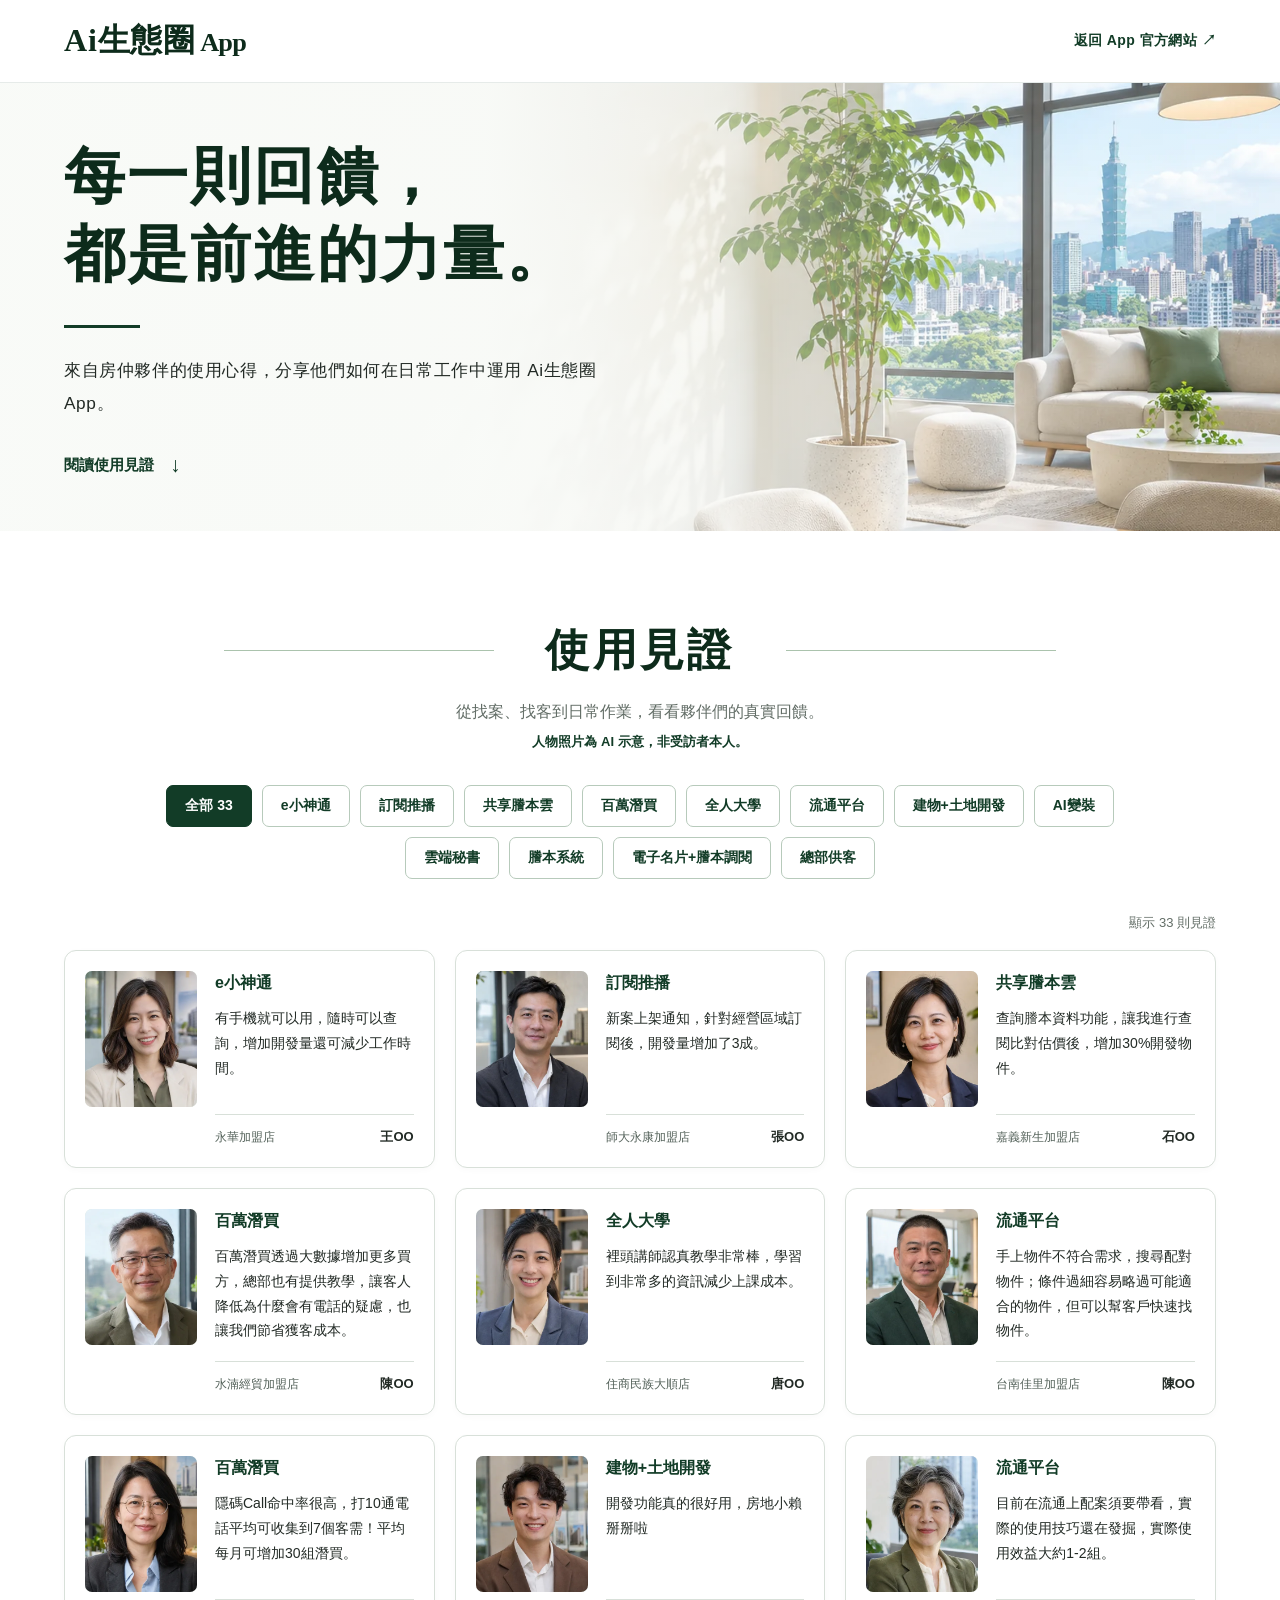
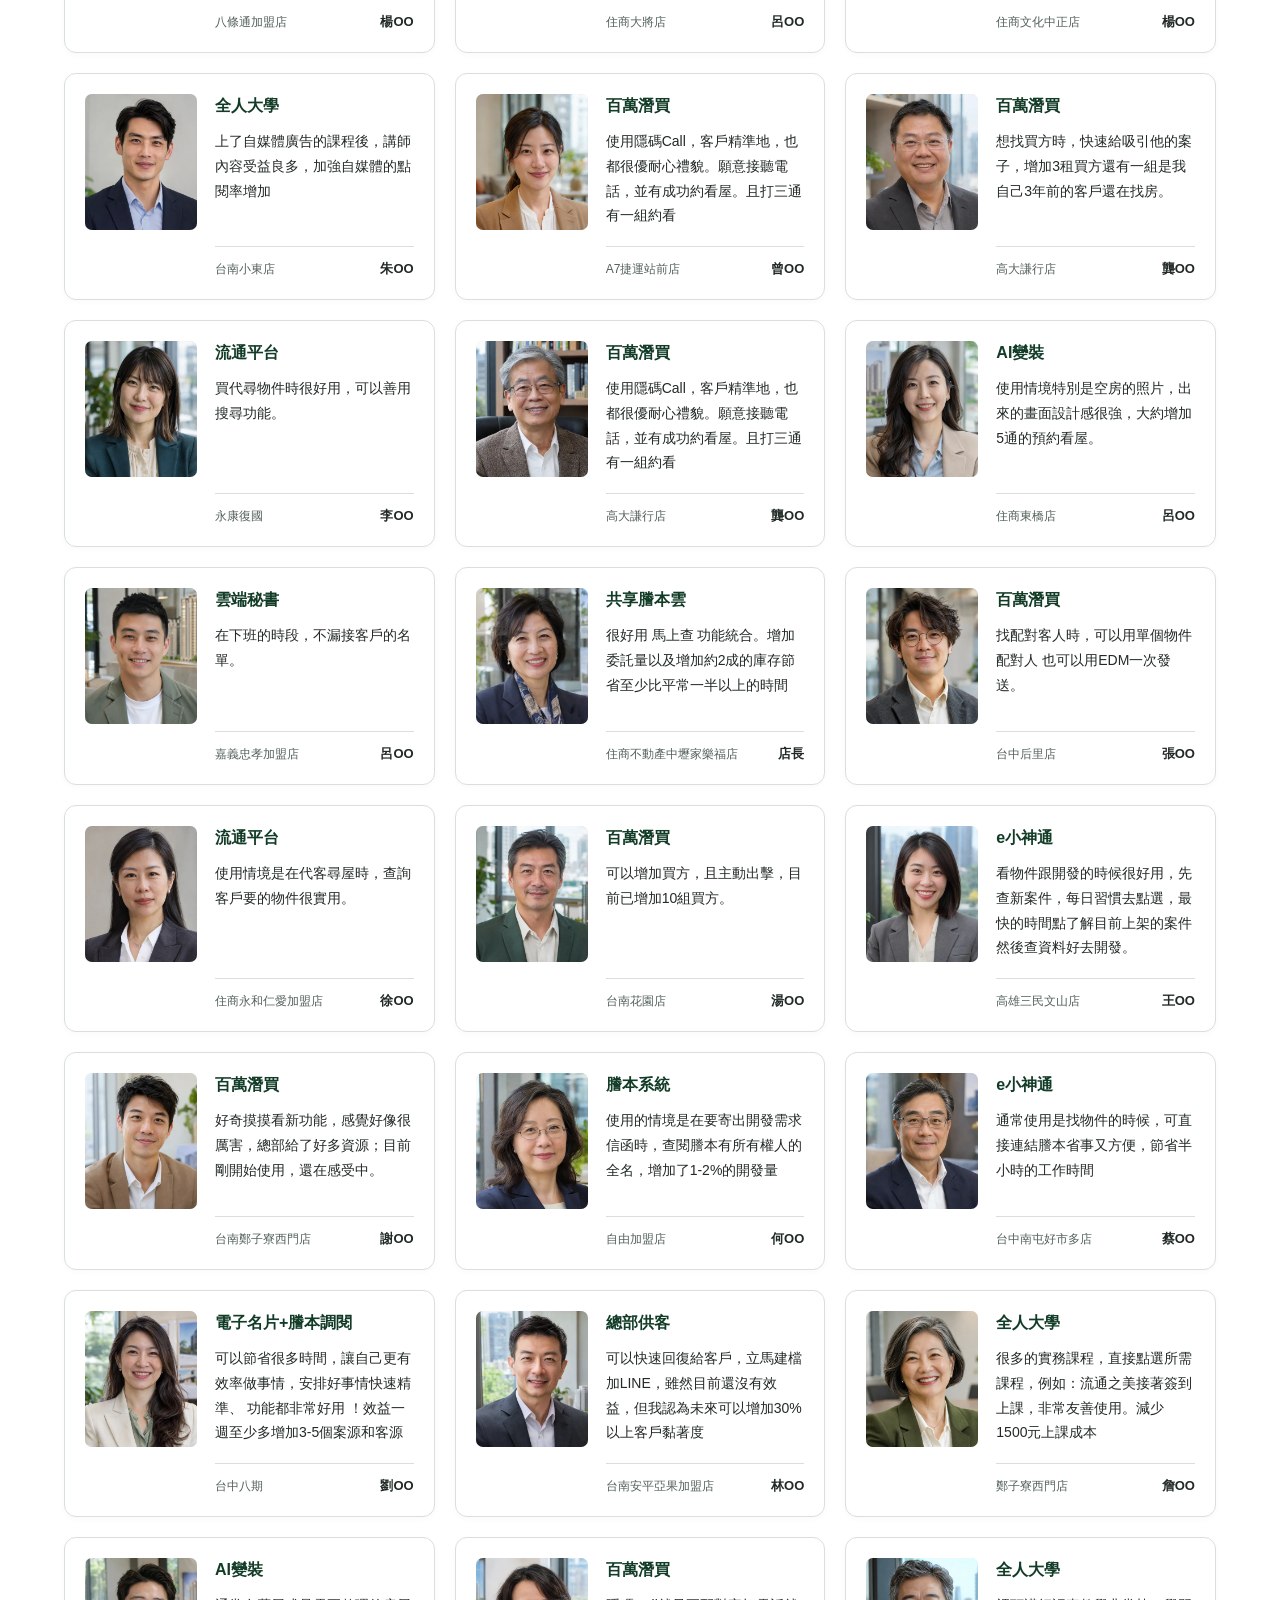
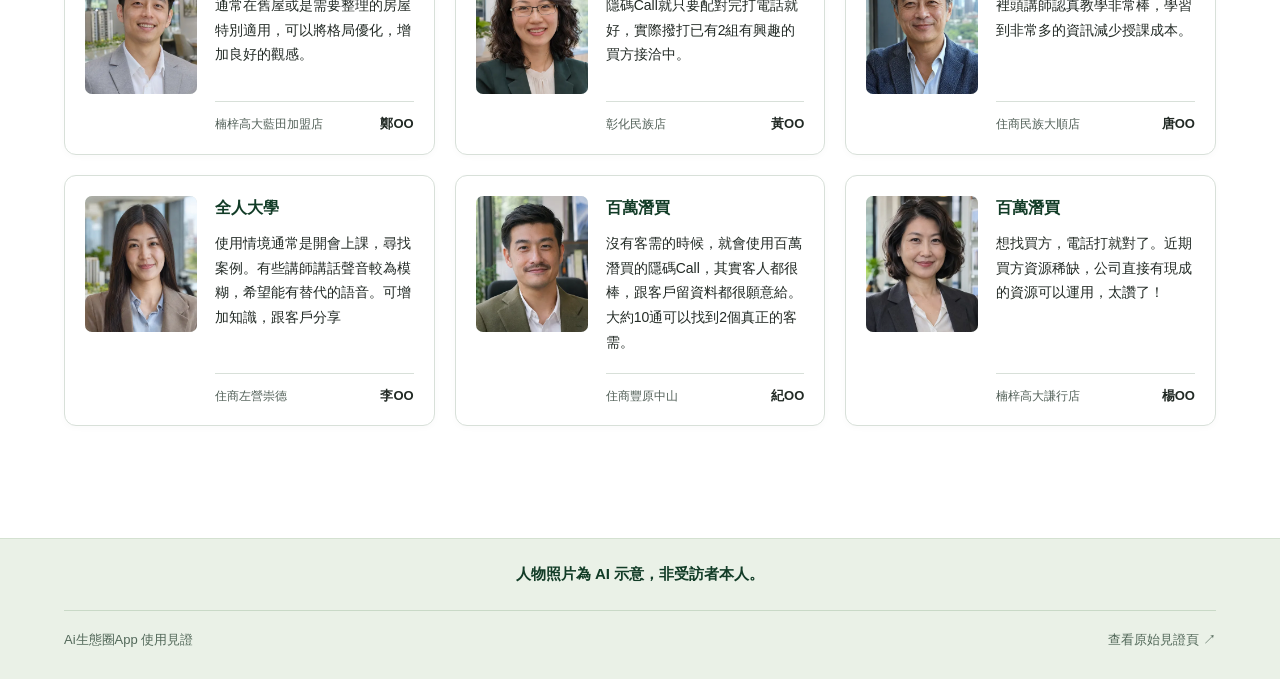
==== index.html @ 1cc0eb09 "Build AI ecosystem testimonials page" ====
<!doctype html>
<html lang="zh-Hant">
<head>
  <meta charset="utf-8">
  <meta name="viewport" content="width=device-width, initial-scale=1">
  <meta name="theme-color" content="#123c27">
  <meta name="description" content="閱讀 Ai生態圈App 來自全台房仲夥伴的使用見證與真實回饋。">
  <title>使用見證｜Ai生態圈App</title>
  <link rel="stylesheet" href="./styles.css">
  <script type="module" src="./app.mjs"></script>
</head>
<body>
  <a class="skip-link" href="#testimonials">跳至使用見證</a>
  <header class="site-header">
    <div class="header-inner">
      <a class="wordmark" href="https://shengtaiquanappgongneng.webnode.page/" aria-label="Ai生態圈App 官方網站">Ai生態圈<span>App</span></a>
      <a class="header-link" href="https://shengtaiquanappgongneng.webnode.page/">返回 App 官方網站 <span aria-hidden="true">↗</span></a>
    </div>
  </header>

  <main>
    <section class="hero" aria-labelledby="hero-title">
      <div class="hero-inner">
        <div class="hero-copy">
          <h1 id="hero-title">每一則回饋，<br>都是前進的力量。</h1>
          <div class="hero-rule" aria-hidden="true"></div>
          <p>來自房仲夥伴的使用心得，分享他們如何在日常工作中運用 Ai生態圈App。</p>
          <a class="hero-anchor" href="#testimonials">閱讀使用見證 <span aria-hidden="true">↓</span></a>
        </div>
      </div>
    </section>

    <section id="testimonials" class="testimonials-section" aria-labelledby="testimonials-title">
      <div class="section-inner">
        <div class="section-heading">
          <span class="heading-line" aria-hidden="true"></span>
          <h2 id="testimonials-title">使用見證</h2>
          <span class="heading-line" aria-hidden="true"></span>
        </div>
        <p class="section-intro">從找案、找客到日常作業，看看夥伴們的真實回饋。</p>
        <p class="portrait-note">人物照片為 AI 示意，非受訪者本人。</p>
        <div id="feature-filters" class="filters" role="group" aria-label="依推薦功能篩選見證"></div>
        <p id="result-count" class="result-count" aria-live="polite"></p>
        <div id="testimonial-grid" class="testimonial-grid"></div>
      </div>
    </section>
  </main>

  <footer class="site-footer">
    <div class="footer-inner">
      <p class="disclosure">人物照片為 AI 示意，非受訪者本人。</p>
      <div class="footer-bottom">
        <span>Ai生態圈App 使用見證</span>
        <a href="https://shengtaiquanappgongneng.webnode.page/%e5%9c%98%e9%9a%8a/">查看原始見證頁 ↗</a>
      </div>
    </div>
  </footer>
</body>
</html>
---- styles.css ----
:root {
  --forest: #123c27;
  --forest-deep: #0d2b1b;
  --leaf: #5c904d;
  --text: #222a25;
  --muted: #626d66;
  --line: #d8e0d9;
  --surface: #ffffff;
  --soft: #f5f8f3;
  --shadow: 0 18px 48px rgba(24, 51, 32, .07);
}

* { box-sizing: border-box; }
html { scroll-behavior: smooth; }
body { margin: 0; background: var(--surface); color: var(--text); font-family: "Noto Sans TC", "Microsoft JhengHei", Arial, sans-serif; -webkit-font-smoothing: antialiased; }
button, a { -webkit-tap-highlight-color: transparent; }
a { color: inherit; }
button:focus-visible, a:focus-visible { outline: 3px solid var(--leaf); outline-offset: 4px; }
.skip-link { position: absolute; top: -60px; left: 18px; z-index: 20; padding: 10px 16px; background: var(--forest); color: white; }
.skip-link:focus { top: 12px; }

.site-header { position: relative; z-index: 2; border-bottom: 1px solid rgba(18, 60, 39, .1); background: #fff; }
.header-inner { max-width: 1440px; margin: auto; min-height: 82px; padding: 0 clamp(24px, 5vw, 72px); display: flex; align-items: center; justify-content: space-between; gap: 24px; }
.wordmark { color: var(--forest-deep); font-family: Georgia, "Noto Serif TC", serif; font-size: clamp(24px, 2.5vw, 32px); font-weight: 700; letter-spacing: .025em; text-decoration: none; white-space: nowrap; }
.wordmark span { margin-left: .16em; font-size: .82em; letter-spacing: -.03em; }
.header-link { color: var(--forest); font-size: 14px; font-weight: 600; letter-spacing: .03em; text-decoration: none; white-space: nowrap; }
.header-link:hover, .footer-bottom a:hover { text-decoration: underline; text-underline-offset: 4px; }

.hero { min-height: clamp(390px, 35vw, 510px); background-color: #f7f9f6; background-image: linear-gradient(90deg, rgba(249, 251, 248, .99) 0%, rgba(249, 251, 248, .96) 38%, rgba(249, 251, 248, .38) 67%, rgba(249, 251, 248, .04) 100%), url('./assets/hero-office.webp'); background-repeat: no-repeat; background-size: cover; background-position: center right; }
.hero-inner { max-width: 1440px; min-height: inherit; margin: auto; padding: 52px clamp(24px, 5vw, 72px); display: flex; align-items: center; }
.hero-copy { max-width: 720px; }
.hero h1 { margin: 0; color: var(--forest-deep); font-family: Georgia, "Noto Serif TC", "Microsoft JhengHei", serif; font-size: clamp(42px, 4.8vw, 72px); font-weight: 700; line-height: 1.27; letter-spacing: .035em; }
.hero-rule { width: 76px; height: 3px; margin: 32px 0 26px; background: var(--forest); }
.hero p { max-width: 550px; margin: 0; font-size: clamp(16px, 1.35vw, 19px); line-height: 1.9; letter-spacing: .035em; }
.hero-anchor { display: inline-flex; align-items: center; gap: 16px; margin-top: 34px; color: var(--forest); font-size: 15px; font-weight: 700; text-decoration: none; }
.hero-anchor span { font-size: 21px; transition: transform .2s; }
.hero-anchor:hover span { transform: translateY(4px); }

.testimonials-section { padding: clamp(72px, 7vw, 108px) 0 112px; }
.section-inner { max-width: 1440px; margin: auto; padding: 0 clamp(24px, 5vw, 72px); }
.section-heading { display: flex; align-items: center; justify-content: center; gap: clamp(22px, 4vw, 62px); }
.heading-line { width: min(25vw, 270px); height: 1px; background: #abc3ad; }
.section-heading h2 { margin: 0; color: var(--forest-deep); font-family: Georgia, "Noto Serif TC", "Microsoft JhengHei", serif; font-size: clamp(32px, 3.4vw, 50px); letter-spacing: .08em; white-space: nowrap; }
.section-intro { margin: 18px 0 8px; color: var(--muted); font-size: 16px; text-align: center; line-height: 1.7; }
.portrait-note { margin: 0 0 34px; color: var(--forest); font-size: 13px; font-weight: 600; text-align: center; }
.filters { display: flex; flex-wrap: wrap; justify-content: center; gap: 10px; max-width: 1050px; margin: 0 auto 35px; }
.filter-button { min-height: 42px; padding: 9px 18px; border: 1px solid #b7cabb; border-radius: 7px; background: white; color: var(--forest); font: inherit; font-size: 14px; font-weight: 600; cursor: pointer; transition: background .18s, color .18s, transform .18s; }
.filter-button:hover { transform: translateY(-2px); background: var(--soft); }
.filter-button[aria-pressed="true"] { border-color: var(--forest); background: var(--forest); color: white; }
.result-count { margin: 0 0 18px; color: var(--muted); font-size: 13px; text-align: right; }
.testimonial-grid { display: grid; grid-template-columns: repeat(3, minmax(0, 1fr)); gap: 20px; align-items: stretch; }
.testimonial-card { display: grid; grid-template-columns: 112px minmax(0, 1fr); gap: 18px; min-height: 218px; padding: 20px; border: 1px solid var(--line); border-radius: 12px; background: #fff; box-shadow: 0 2px 7px rgba(18, 60, 39, .025); transition: box-shadow .2s, transform .2s; }
.testimonial-card:hover { transform: translateY(-3px); box-shadow: var(--shadow); }
.portrait { display: block; width: 112px; height: 136px; border-radius: 7px; object-fit: cover; object-position: center 26%; background: #dce5dd; }
.card-body { min-width: 0; display: flex; flex-direction: column; }
.card-feature { margin: 1px 0 12px; color: var(--forest); font-size: 16px; font-weight: 800; line-height: 1.4; }
blockquote { margin: 0 0 18px; font-size: 14px; line-height: 1.77; overflow-wrap: anywhere; }
.card-identity { display: flex; flex-wrap: wrap; justify-content: space-between; align-items: baseline; gap: 4px 10px; margin-top: auto; padding-top: 12px; border-top: 1px solid var(--line); color: #536159; font-size: 12px; line-height: 1.5; }
.card-identity strong { color: var(--text); font-size: 13px; white-space: nowrap; }

.site-footer { background: #eaf1e7; border-top: 1px solid #d4e1d1; }
.footer-inner { max-width: 1440px; margin: auto; padding: 26px clamp(24px, 5vw, 72px) 30px; }
.disclosure { margin: 0; color: var(--forest); font-size: 15px; font-weight: 700; text-align: center; }
.footer-bottom { display: flex; justify-content: space-between; gap: 20px; margin-top: 26px; padding-top: 20px; border-top: 1px solid #c9d9c7; color: #526859; font-size: 13px; }
.footer-bottom a { text-decoration: none; }

@media (max-width: 1190px) {
  .testimonial-grid { grid-template-columns: repeat(2, minmax(0, 1fr)); }
}
@media (max-width: 760px) {
  .header-inner { min-height: 68px; }
  .header-link { font-size: 12px; }
  .hero { min-height: 460px; background-image: linear-gradient(90deg, rgba(249, 251, 248, .98), rgba(249, 251, 248, .9)), url('./assets/hero-office.webp'); background-position: 55% center; }
  .hero-inner { align-items: center; }
  .hero h1 { font-size: clamp(38px, 8vw, 56px); }
  .testimonial-grid { grid-template-columns: 1fr; }
  .filters { justify-content: flex-start; }
  .result-count { text-align: left; }
}
@media (max-width: 480px) {
  .wordmark { font-size: 21px; }
  .header-link { max-width: 102px; white-space: normal; text-align: right; line-height: 1.4; }
  .hero { min-height: 430px; }
  .hero h1 { font-size: 39px; }
  .hero p { font-size: 15px; }
  .section-heading { gap: 16px; }
  .heading-line { width: 18vw; }
  .testimonial-card { grid-template-columns: 82px minmax(0, 1fr); gap: 13px; min-height: 190px; padding: 15px; }
  .portrait { width: 82px; height: 104px; }
  .card-feature { font-size: 15px; }
  blockquote { font-size: 13px; }
  .card-identity { font-size: 11px; }
  .footer-bottom { flex-direction: column; }
}
@media (prefers-reduced-motion: reduce) {
  *, *::before, *::after { scroll-behavior: auto !important; transition: none !important; }
}
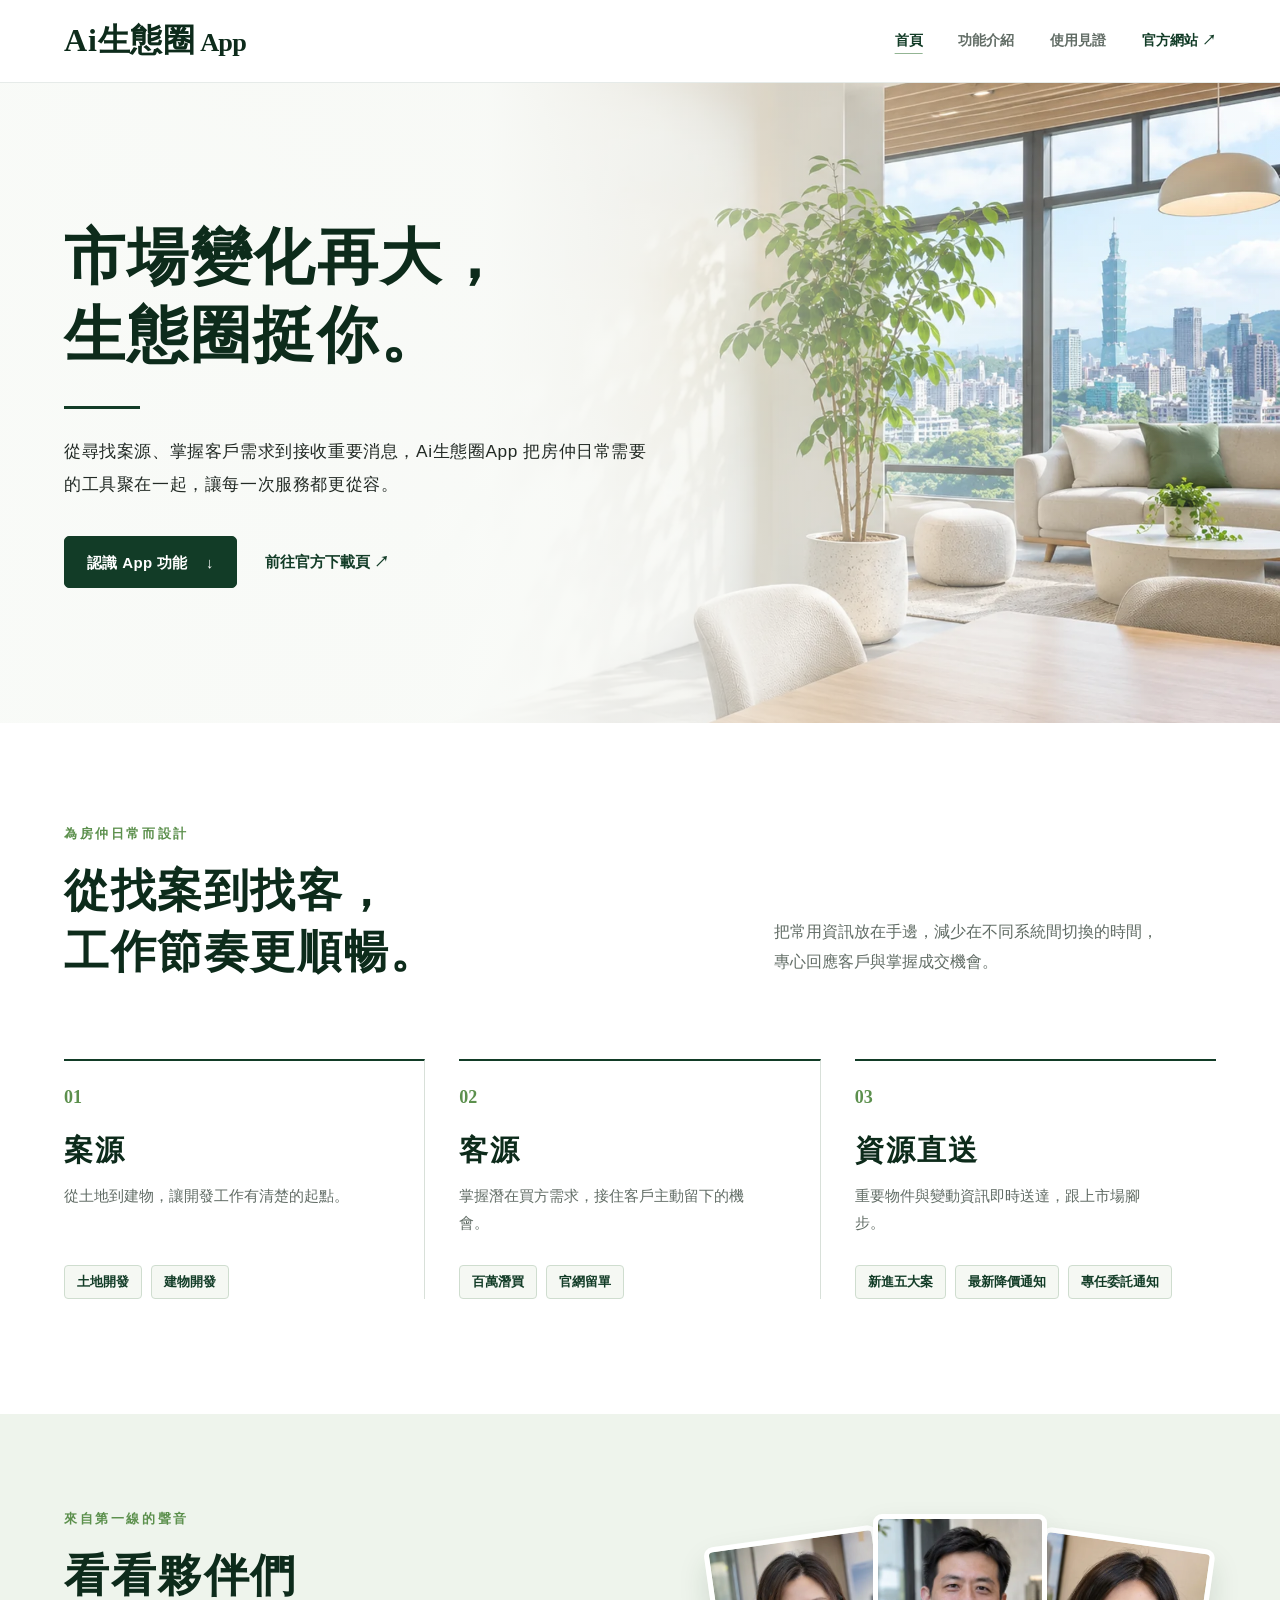
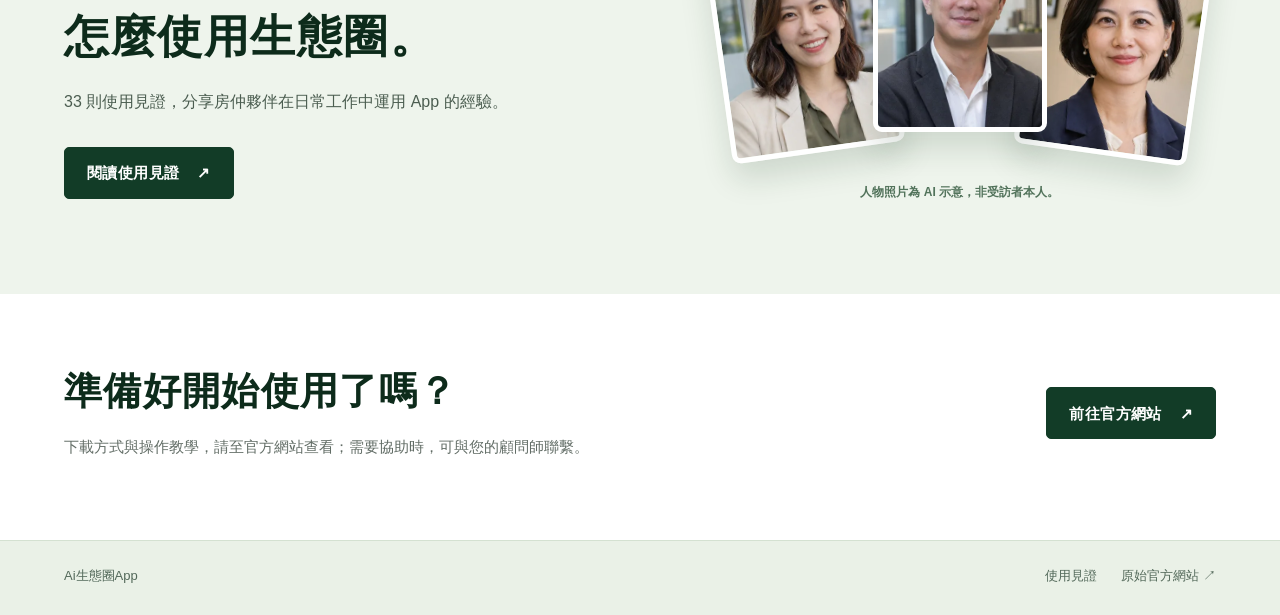
==== commit 01422714: "Add Ai ecosystem app homepage" ====
--- a/index.html
+++ b/index.html
@@ -4,54 +4,104 @@
   <meta charset="utf-8">
   <meta name="viewport" content="width=device-width, initial-scale=1">
   <meta name="theme-color" content="#123c27">
-  <meta name="description" content="閱讀 Ai生態圈App 來自全台房仲夥伴的使用見證與真實回饋。">
-  <title>使用見證｜Ai生態圈App</title>
+  <meta name="description" content="Ai生態圈App 為房仲經紀人整合案源、客源與資源通知，讓日常工作更順手。">
+  <title>Ai生態圈App｜房仲工作的好夥伴</title>
   <link rel="stylesheet" href="./styles.css">
-  <script type="module" src="./app.mjs"></script>
 </head>
 <body>
-  <a class="skip-link" href="#testimonials">跳至使用見證</a>
+  <a class="skip-link" href="#main">跳至主要內容</a>
   <header class="site-header">
     <div class="header-inner">
-      <a class="wordmark" href="https://shengtaiquanappgongneng.webnode.page/" aria-label="Ai生態圈App 官方網站">Ai生態圈<span>App</span></a>
-      <a class="header-link" href="https://shengtaiquanappgongneng.webnode.page/">返回 App 官方網站 <span aria-hidden="true">↗</span></a>
+      <a class="wordmark" href="./" aria-label="Ai生態圈App 首頁">Ai生態圈<span>App</span></a>
+      <nav class="site-nav" aria-label="主要導覽">
+        <a href="./" aria-current="page">首頁</a>
+        <a href="#capabilities">功能介紹</a>
+        <a href="./testimonials.html">使用見證</a>
+        <a class="nav-external" href="https://shengtaiquanappgongneng.webnode.page/">官方網站 <span aria-hidden="true">↗</span></a>
+      </nav>
     </div>
   </header>
 
-  <main>
-    <section class="hero" aria-labelledby="hero-title">
+  <main id="main">
+    <section class="hero home-hero" aria-labelledby="home-title">
       <div class="hero-inner">
         <div class="hero-copy">
-          <h1 id="hero-title">每一則回饋，<br>都是前進的力量。</h1>
+          <h1 id="home-title">市場變化再大，<br>生態圈挺你。</h1>
           <div class="hero-rule" aria-hidden="true"></div>
-          <p>來自房仲夥伴的使用心得，分享他們如何在日常工作中運用 Ai生態圈App。</p>
-          <a class="hero-anchor" href="#testimonials">閱讀使用見證 <span aria-hidden="true">↓</span></a>
+          <p>從尋找案源、掌握客戶需求到接收重要消息，Ai生態圈App 把房仲日常需要的工具聚在一起，讓每一次服務都更從容。</p>
+          <div class="home-hero-actions">
+            <a class="button-primary" href="#capabilities">認識 App 功能 <span aria-hidden="true">↓</span></a>
+            <a class="button-text" href="https://shengtaiquanappgongneng.webnode.page/">前往官方下載頁 <span aria-hidden="true">↗</span></a>
+          </div>
         </div>
       </div>
     </section>
 
-    <section id="testimonials" class="testimonials-section" aria-labelledby="testimonials-title">
+    <section id="capabilities" class="capabilities-section" aria-labelledby="capabilities-title">
       <div class="section-inner">
-        <div class="section-heading">
-          <span class="heading-line" aria-hidden="true"></span>
-          <h2 id="testimonials-title">使用見證</h2>
-          <span class="heading-line" aria-hidden="true"></span>
+        <div class="home-section-heading">
+          <p class="section-label">為房仲日常而設計</p>
+          <h2 id="capabilities-title">從找案到找客，<br>工作節奏更順暢。</h2>
+          <p>把常用資訊放在手邊，減少在不同系統間切換的時間，專心回應客戶與掌握成交機會。</p>
         </div>
-        <p class="section-intro">從找案、找客到日常作業，看看夥伴們的真實回饋。</p>
-        <p class="portrait-note">人物照片為 AI 示意，非受訪者本人。</p>
-        <div id="feature-filters" class="filters" role="group" aria-label="依推薦功能篩選見證"></div>
-        <p id="result-count" class="result-count" aria-live="polite"></p>
-        <div id="testimonial-grid" class="testimonial-grid"></div>
+        <div class="capability-grid">
+          <article class="capability">
+            <span class="capability-number">01</span>
+            <h3>案源</h3>
+            <p>從土地到建物，讓開發工作有清楚的起點。</p>
+            <ul><li>土地開發</li><li>建物開發</li></ul>
+          </article>
+          <article class="capability">
+            <span class="capability-number">02</span>
+            <h3>客源</h3>
+            <p>掌握潛在買方需求，接住客戶主動留下的機會。</p>
+            <ul><li>百萬潛買</li><li>官網留單</li></ul>
+          </article>
+          <article class="capability">
+            <span class="capability-number">03</span>
+            <h3>資源直送</h3>
+            <p>重要物件與變動資訊即時送達，跟上市場腳步。</p>
+            <ul><li>新進五大案</li><li>最新降價通知</li><li>專任委託通知</li></ul>
+          </article>
+        </div>
+      </div>
+    </section>
+
+    <section class="home-proof-section" aria-labelledby="proof-title">
+      <div class="section-inner home-proof-inner">
+        <div class="home-proof-copy">
+          <p class="section-label">來自第一線的聲音</p>
+          <h2 id="proof-title">看看夥伴們<br>怎麼使用生態圈。</h2>
+          <p>33 則使用見證，分享房仲夥伴在日常工作中運用 App 的經驗。</p>
+          <a class="button-primary" href="./testimonials.html">閱讀使用見證 <span aria-hidden="true">↗</span></a>
+        </div>
+        <div class="home-proof-visual">
+          <div class="proof-portraits" aria-hidden="true">
+            <img src="./assets/portraits/portrait-01.webp" alt="" loading="lazy" width="480" height="480">
+            <img src="./assets/portraits/portrait-02.webp" alt="" loading="lazy" width="480" height="480">
+            <img src="./assets/portraits/portrait-03.webp" alt="" loading="lazy" width="480" height="480">
+          </div>
+          <p>人物照片為 AI 示意，非受訪者本人。</p>
+        </div>
+      </div>
+    </section>
+
+    <section class="home-support-section" aria-labelledby="support-title">
+      <div class="section-inner home-support-inner">
+        <div>
+          <h2 id="support-title">準備好開始使用了嗎？</h2>
+          <p>下載方式與操作教學，請至官方網站查看；需要協助時，可與您的顧問師聯繫。</p>
+        </div>
+        <a class="button-primary" href="https://shengtaiquanappgongneng.webnode.page/">前往官方網站 <span aria-hidden="true">↗</span></a>
       </div>
     </section>
   </main>
 
   <footer class="site-footer">
     <div class="footer-inner">
-      <p class="disclosure">人物照片為 AI 示意，非受訪者本人。</p>
-      <div class="footer-bottom">
-        <span>Ai生態圈App 使用見證</span>
-        <a href="https://shengtaiquanappgongneng.webnode.page/%e5%9c%98%e9%9a%8a/">查看原始見證頁 ↗</a>
+      <div class="footer-bottom home-footer-bottom">
+        <span>Ai生態圈App</span>
+        <div><a href="./testimonials.html">使用見證</a><a href="https://shengtaiquanappgongneng.webnode.page/">原始官方網站 ↗</a></div>
       </div>
     </div>
   </footer>
--- a/styles.css
+++ b/styles.css
@@ -25,6 +25,11 @@
 .wordmark span { margin-left: .16em; font-size: .82em; letter-spacing: -.03em; }
 .header-link { color: var(--forest); font-size: 14px; font-weight: 600; letter-spacing: .03em; text-decoration: none; white-space: nowrap; }
 .header-link:hover, .footer-bottom a:hover { text-decoration: underline; text-underline-offset: 4px; }
+.site-nav { display: flex; align-items: center; flex-wrap: wrap; justify-content: flex-end; gap: clamp(18px, 2.8vw, 38px); }
+.site-nav a { color: var(--muted); font-size: 14px; font-weight: 600; text-decoration: none; white-space: nowrap; }
+.site-nav a:hover, .site-nav a[aria-current="page"] { color: var(--forest); }
+.site-nav a[aria-current="page"] { text-decoration: underline; text-decoration-color: #93b594; text-underline-offset: 8px; }
+.site-nav .nav-external { color: var(--forest); }
 
 .hero { min-height: clamp(390px, 35vw, 510px); background-color: #f7f9f6; background-image: linear-gradient(90deg, rgba(249, 251, 248, .99) 0%, rgba(249, 251, 248, .96) 38%, rgba(249, 251, 248, .38) 67%, rgba(249, 251, 248, .04) 100%), url('./assets/hero-office.webp'); background-repeat: no-repeat; background-size: cover; background-position: center right; }
 .hero-inner { max-width: 1440px; min-height: inherit; margin: auto; padding: 52px clamp(24px, 5vw, 72px); display: flex; align-items: center; }
@@ -64,6 +69,47 @@
 .footer-bottom { display: flex; justify-content: space-between; gap: 20px; margin-top: 26px; padding-top: 20px; border-top: 1px solid #c9d9c7; color: #526859; font-size: 13px; }
 .footer-bottom a { text-decoration: none; }
 
+.home-hero { min-height: clamp(560px, 50vw, 690px); }
+.home-hero .hero-copy { max-width: 690px; }
+.home-hero .hero-copy p { max-width: 590px; }
+.home-hero-actions { display: flex; align-items: center; flex-wrap: wrap; gap: 16px 28px; margin-top: 36px; }
+.button-primary { display: inline-flex; align-items: center; justify-content: center; gap: 18px; min-height: 52px; padding: 13px 22px; border: 1px solid var(--forest); border-radius: 5px; background: var(--forest); color: white; font: inherit; font-size: 15px; font-weight: 700; letter-spacing: .025em; line-height: 1.4; text-decoration: none; transition: background .2s, transform .2s; }
+.button-primary:hover { background: var(--forest-deep); transform: translateY(-2px); }
+.button-text { color: var(--forest); font-size: 15px; font-weight: 700; text-decoration: none; }
+.button-text:hover { text-decoration: underline; text-underline-offset: 5px; }
+.capabilities-section { padding: clamp(80px, 8vw, 124px) 0 clamp(88px, 9vw, 140px); }
+.home-section-heading { display: grid; grid-template-columns: minmax(0, 1.25fr) minmax(260px, .75fr); column-gap: 60px; align-items: end; max-width: 1100px; }
+.section-label { margin: 0 0 18px; color: var(--leaf); font-size: 13px; font-weight: 800; letter-spacing: .2em; }
+.home-section-heading .section-label { grid-column: 1 / -1; }
+.home-section-heading h2, .home-proof-copy h2, .home-support-inner h2 { margin: 0; color: var(--forest-deep); font-family: Georgia, "Noto Serif TC", "Microsoft JhengHei", serif; font-size: clamp(35px, 3.5vw, 52px); line-height: 1.35; letter-spacing: .035em; }
+.home-section-heading > p:last-child { margin: 0 0 5px; color: var(--muted); font-size: 16px; line-height: 1.9; }
+.capability-grid { display: grid; grid-template-columns: repeat(3, minmax(0, 1fr)); gap: 34px; margin-top: clamp(48px, 6vw, 80px); }
+.capability { min-width: 0; padding: 26px 26px 0 0; border-top: 2px solid var(--forest); }
+.capability:not(:last-child) { border-right: 1px solid var(--line); }
+.capability-number { color: var(--leaf); font-family: Georgia, serif; font-size: 18px; font-weight: 700; }
+.capability h3 { margin: 23px 0 11px; color: var(--forest-deep); font-family: Georgia, "Noto Serif TC", serif; font-size: 29px; letter-spacing: .07em; }
+.capability p { max-width: 300px; min-height: 62px; margin: 0 0 21px; color: var(--muted); font-size: 15px; line-height: 1.8; }
+.capability ul { display: flex; flex-wrap: wrap; gap: 9px; margin: 0; padding: 0; list-style: none; }
+.capability li { padding: 7px 12px; border: 1px solid #cfddcf; border-radius: 4px; color: var(--forest); background: var(--soft); font-size: 13px; font-weight: 700; }
+.home-proof-section { background: #eef4ec; }
+.home-proof-inner { display: grid; grid-template-columns: minmax(0, 1fr) minmax(0, .9fr); gap: 70px; align-items: center; min-height: 480px; padding-top: 76px; padding-bottom: 76px; }
+.home-proof-copy { max-width: 610px; }
+.home-proof-copy > p:not(.section-label) { margin: 20px 0 30px; color: #4b5d50; font-size: 16px; line-height: 1.85; }
+.home-proof-visual { align-self: center; }
+.proof-portraits { display: flex; align-items: center; justify-content: center; padding: 20px 0; }
+.proof-portraits img { width: 34%; max-width: 185px; height: auto; aspect-ratio: 4 / 5; border: 5px solid #fff; border-radius: 9px; object-fit: cover; object-position: center 25%; box-shadow: 0 16px 30px rgba(17, 54, 30, .15); }
+.proof-portraits img:first-child { transform: rotate(-8deg) translate(18px, 10px); }
+.proof-portraits img:nth-child(2) { position: relative; z-index: 1; transform: translateY(-14px); }
+.proof-portraits img:last-child { transform: rotate(8deg) translate(-18px, 12px); }
+.home-proof-visual p { margin: 18px 0 0; color: #52735b; font-size: 12px; font-weight: 600; text-align: center; }
+.home-support-section { padding: 72px 0 80px; }
+.home-support-inner { display: flex; align-items: center; justify-content: space-between; gap: 36px; }
+.home-support-inner h2 { font-size: clamp(30px, 3vw, 42px); }
+.home-support-inner p { max-width: 720px; margin: 15px 0 0; color: var(--muted); font-size: 15px; line-height: 1.8; }
+.home-support-inner .button-primary { flex: none; }
+.home-footer-bottom { margin: 0; padding: 0; border: 0; }
+.home-footer-bottom div { display: flex; flex-wrap: wrap; gap: 24px; }
+
 @media (max-width: 1190px) {
   .testimonial-grid { grid-template-columns: repeat(2, minmax(0, 1fr)); }
 }
@@ -76,6 +122,16 @@
   .testimonial-grid { grid-template-columns: 1fr; }
   .filters { justify-content: flex-start; }
   .result-count { text-align: left; }
+  .home-hero { min-height: 510px; }
+  .home-section-heading { display: block; }
+  .home-section-heading > p:last-child { max-width: 570px; margin-top: 18px; }
+  .capability-grid { grid-template-columns: 1fr; gap: 30px; }
+  .capability { padding-right: 0; }
+  .capability:not(:last-child) { padding-bottom: 30px; border-right: 0; border-bottom: 1px solid var(--line); }
+  .capability p { min-height: 0; }
+  .home-proof-inner { grid-template-columns: 1fr; gap: 35px; }
+  .home-proof-visual { max-width: 540px; }
+  .home-support-inner { flex-direction: column; align-items: flex-start; }
 }
 @media (max-width: 480px) {
   .wordmark { font-size: 21px; }
@@ -91,6 +147,18 @@
   blockquote { font-size: 13px; }
   .card-identity { font-size: 11px; }
   .footer-bottom { flex-direction: column; }
+  .header-inner { flex-wrap: wrap; gap: 7px; padding-top: 14px; padding-bottom: 12px; }
+  .site-nav { justify-content: space-between; width: 100%; gap: 8px; }
+  .site-nav a { font-size: 12px; }
+  .home-hero { min-height: 520px; }
+  .home-hero .hero-copy { padding-top: 15px; }
+  .home-hero-actions { gap: 20px; }
+  .button-primary, .button-text { font-size: 14px; }
+  .capabilities-section { padding-top: 72px; padding-bottom: 80px; }
+  .home-section-heading h2, .home-proof-copy h2 { font-size: 34px; }
+  .home-proof-inner { padding-top: 70px; padding-bottom: 70px; }
+  .home-proof-visual p { font-size: 11px; }
+  .home-support-section { padding: 62px 0 70px; }
 }
 @media (prefers-reduced-motion: reduce) {
   *, *::before, *::after { scroll-behavior: auto !important; transition: none !important; }
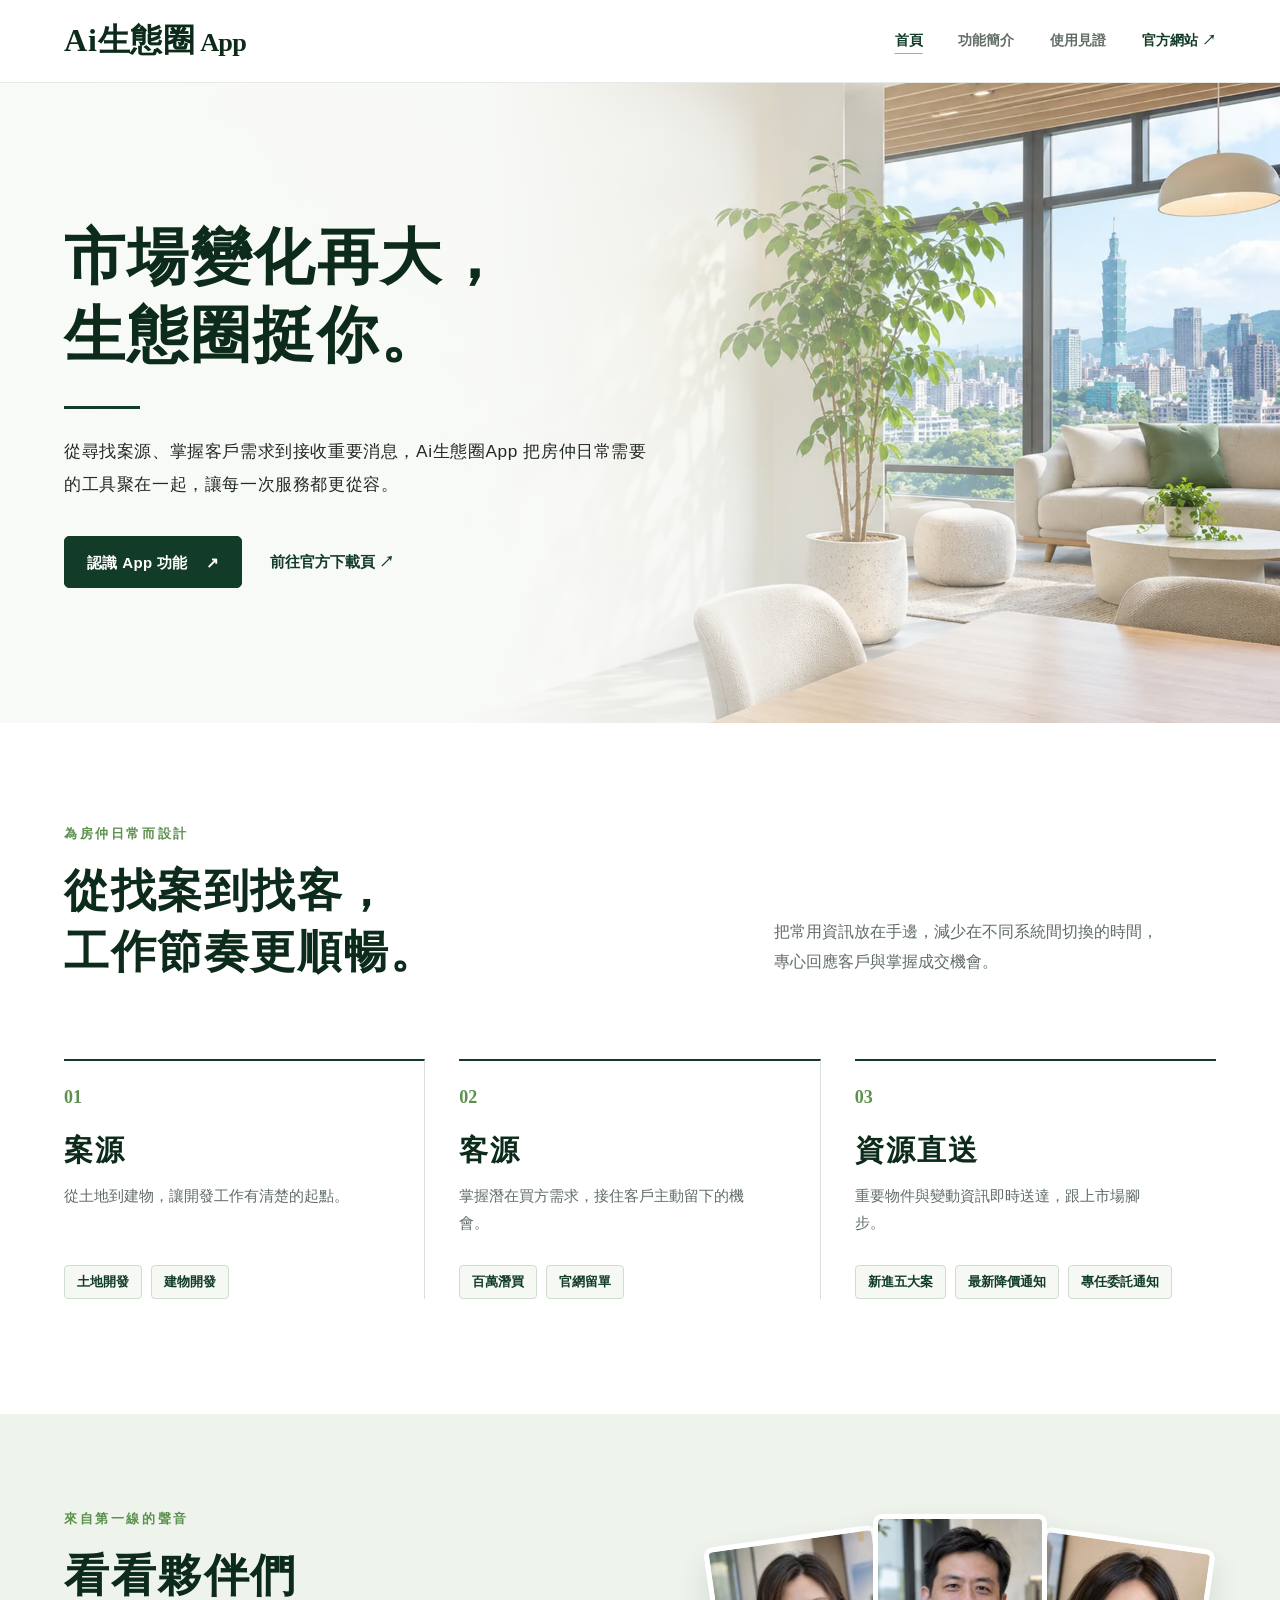
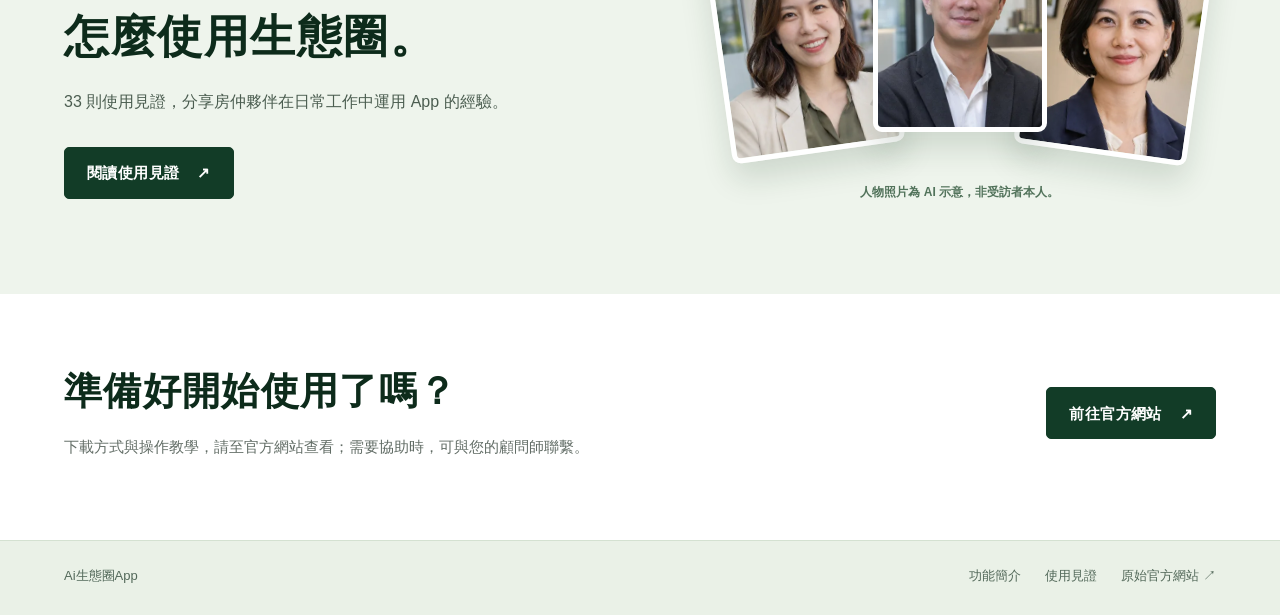
==== commit a37a220f: "Add feature introduction page" ====
--- a/index.html
+++ b/index.html
@@ -15,7 +15,7 @@
       <a class="wordmark" href="./" aria-label="Ai生態圈App 首頁">Ai生態圈<span>App</span></a>
       <nav class="site-nav" aria-label="主要導覽">
         <a href="./" aria-current="page">首頁</a>
-        <a href="#capabilities">功能介紹</a>
+        <a href="./features.html">功能簡介</a>
         <a href="./testimonials.html">使用見證</a>
         <a class="nav-external" href="https://shengtaiquanappgongneng.webnode.page/">官方網站 <span aria-hidden="true">↗</span></a>
       </nav>
@@ -30,7 +30,7 @@
           <div class="hero-rule" aria-hidden="true"></div>
           <p>從尋找案源、掌握客戶需求到接收重要消息，Ai生態圈App 把房仲日常需要的工具聚在一起，讓每一次服務都更從容。</p>
           <div class="home-hero-actions">
-            <a class="button-primary" href="#capabilities">認識 App 功能 <span aria-hidden="true">↓</span></a>
+            <a class="button-primary" href="./features.html">認識 App 功能 <span aria-hidden="true">↗</span></a>
             <a class="button-text" href="https://shengtaiquanappgongneng.webnode.page/">前往官方下載頁 <span aria-hidden="true">↗</span></a>
           </div>
         </div>
@@ -101,7 +101,7 @@
     <div class="footer-inner">
       <div class="footer-bottom home-footer-bottom">
         <span>Ai生態圈App</span>
-        <div><a href="./testimonials.html">使用見證</a><a href="https://shengtaiquanappgongneng.webnode.page/">原始官方網站 ↗</a></div>
+        <div><a href="./features.html">功能簡介</a><a href="./testimonials.html">使用見證</a><a href="https://shengtaiquanappgongneng.webnode.page/">原始官方網站 ↗</a></div>
       </div>
     </div>
   </footer>
--- a/styles.css
+++ b/styles.css
@@ -1,165 +1,165 @@
-:root {
-  --forest: #123c27;
-  --forest-deep: #0d2b1b;
-  --leaf: #5c904d;
-  --text: #222a25;
-  --muted: #626d66;
-  --line: #d8e0d9;
-  --surface: #ffffff;
-  --soft: #f5f8f3;
-  --shadow: 0 18px 48px rgba(24, 51, 32, .07);
-}
-
-* { box-sizing: border-box; }
-html { scroll-behavior: smooth; }
-body { margin: 0; background: var(--surface); color: var(--text); font-family: "Noto Sans TC", "Microsoft JhengHei", Arial, sans-serif; -webkit-font-smoothing: antialiased; }
-button, a { -webkit-tap-highlight-color: transparent; }
-a { color: inherit; }
-button:focus-visible, a:focus-visible { outline: 3px solid var(--leaf); outline-offset: 4px; }
-.skip-link { position: absolute; top: -60px; left: 18px; z-index: 20; padding: 10px 16px; background: var(--forest); color: white; }
-.skip-link:focus { top: 12px; }
-
-.site-header { position: relative; z-index: 2; border-bottom: 1px solid rgba(18, 60, 39, .1); background: #fff; }
-.header-inner { max-width: 1440px; margin: auto; min-height: 82px; padding: 0 clamp(24px, 5vw, 72px); display: flex; align-items: center; justify-content: space-between; gap: 24px; }
-.wordmark { color: var(--forest-deep); font-family: Georgia, "Noto Serif TC", serif; font-size: clamp(24px, 2.5vw, 32px); font-weight: 700; letter-spacing: .025em; text-decoration: none; white-space: nowrap; }
-.wordmark span { margin-left: .16em; font-size: .82em; letter-spacing: -.03em; }
-.header-link { color: var(--forest); font-size: 14px; font-weight: 600; letter-spacing: .03em; text-decoration: none; white-space: nowrap; }
-.header-link:hover, .footer-bottom a:hover { text-decoration: underline; text-underline-offset: 4px; }
-.site-nav { display: flex; align-items: center; flex-wrap: wrap; justify-content: flex-end; gap: clamp(18px, 2.8vw, 38px); }
-.site-nav a { color: var(--muted); font-size: 14px; font-weight: 600; text-decoration: none; white-space: nowrap; }
-.site-nav a:hover, .site-nav a[aria-current="page"] { color: var(--forest); }
-.site-nav a[aria-current="page"] { text-decoration: underline; text-decoration-color: #93b594; text-underline-offset: 8px; }
-.site-nav .nav-external { color: var(--forest); }
-
-.hero { min-height: clamp(390px, 35vw, 510px); background-color: #f7f9f6; background-image: linear-gradient(90deg, rgba(249, 251, 248, .99) 0%, rgba(249, 251, 248, .96) 38%, rgba(249, 251, 248, .38) 67%, rgba(249, 251, 248, .04) 100%), url('./assets/hero-office.webp'); background-repeat: no-repeat; background-size: cover; background-position: center right; }
-.hero-inner { max-width: 1440px; min-height: inherit; margin: auto; padding: 52px clamp(24px, 5vw, 72px); display: flex; align-items: center; }
-.hero-copy { max-width: 720px; }
-.hero h1 { margin: 0; color: var(--forest-deep); font-family: Georgia, "Noto Serif TC", "Microsoft JhengHei", serif; font-size: clamp(42px, 4.8vw, 72px); font-weight: 700; line-height: 1.27; letter-spacing: .035em; }
-.hero-rule { width: 76px; height: 3px; margin: 32px 0 26px; background: var(--forest); }
-.hero p { max-width: 550px; margin: 0; font-size: clamp(16px, 1.35vw, 19px); line-height: 1.9; letter-spacing: .035em; }
-.hero-anchor { display: inline-flex; align-items: center; gap: 16px; margin-top: 34px; color: var(--forest); font-size: 15px; font-weight: 700; text-decoration: none; }
-.hero-anchor span { font-size: 21px; transition: transform .2s; }
-.hero-anchor:hover span { transform: translateY(4px); }
-
-.testimonials-section { padding: clamp(72px, 7vw, 108px) 0 112px; }
-.section-inner { max-width: 1440px; margin: auto; padding: 0 clamp(24px, 5vw, 72px); }
-.section-heading { display: flex; align-items: center; justify-content: center; gap: clamp(22px, 4vw, 62px); }
-.heading-line { width: min(25vw, 270px); height: 1px; background: #abc3ad; }
-.section-heading h2 { margin: 0; color: var(--forest-deep); font-family: Georgia, "Noto Serif TC", "Microsoft JhengHei", serif; font-size: clamp(32px, 3.4vw, 50px); letter-spacing: .08em; white-space: nowrap; }
-.section-intro { margin: 18px 0 8px; color: var(--muted); font-size: 16px; text-align: center; line-height: 1.7; }
-.portrait-note { margin: 0 0 34px; color: var(--forest); font-size: 13px; font-weight: 600; text-align: center; }
-.filters { display: flex; flex-wrap: wrap; justify-content: center; gap: 10px; max-width: 1050px; margin: 0 auto 35px; }
-.filter-button { min-height: 42px; padding: 9px 18px; border: 1px solid #b7cabb; border-radius: 7px; background: white; color: var(--forest); font: inherit; font-size: 14px; font-weight: 600; cursor: pointer; transition: background .18s, color .18s, transform .18s; }
-.filter-button:hover { transform: translateY(-2px); background: var(--soft); }
-.filter-button[aria-pressed="true"] { border-color: var(--forest); background: var(--forest); color: white; }
-.result-count { margin: 0 0 18px; color: var(--muted); font-size: 13px; text-align: right; }
-.testimonial-grid { display: grid; grid-template-columns: repeat(3, minmax(0, 1fr)); gap: 20px; align-items: stretch; }
-.testimonial-card { display: grid; grid-template-columns: 112px minmax(0, 1fr); gap: 18px; min-height: 218px; padding: 20px; border: 1px solid var(--line); border-radius: 12px; background: #fff; box-shadow: 0 2px 7px rgba(18, 60, 39, .025); transition: box-shadow .2s, transform .2s; }
-.testimonial-card:hover { transform: translateY(-3px); box-shadow: var(--shadow); }
-.portrait { display: block; width: 112px; height: 136px; border-radius: 7px; object-fit: cover; object-position: center 26%; background: #dce5dd; }
-.card-body { min-width: 0; display: flex; flex-direction: column; }
-.card-feature { margin: 1px 0 12px; color: var(--forest); font-size: 16px; font-weight: 800; line-height: 1.4; }
-blockquote { margin: 0 0 18px; font-size: 14px; line-height: 1.77; overflow-wrap: anywhere; }
-.card-identity { display: flex; flex-wrap: wrap; justify-content: space-between; align-items: baseline; gap: 4px 10px; margin-top: auto; padding-top: 12px; border-top: 1px solid var(--line); color: #536159; font-size: 12px; line-height: 1.5; }
-.card-identity strong { color: var(--text); font-size: 13px; white-space: nowrap; }
-
-.site-footer { background: #eaf1e7; border-top: 1px solid #d4e1d1; }
-.footer-inner { max-width: 1440px; margin: auto; padding: 26px clamp(24px, 5vw, 72px) 30px; }
-.disclosure { margin: 0; color: var(--forest); font-size: 15px; font-weight: 700; text-align: center; }
-.footer-bottom { display: flex; justify-content: space-between; gap: 20px; margin-top: 26px; padding-top: 20px; border-top: 1px solid #c9d9c7; color: #526859; font-size: 13px; }
-.footer-bottom a { text-decoration: none; }
-
-.home-hero { min-height: clamp(560px, 50vw, 690px); }
-.home-hero .hero-copy { max-width: 690px; }
-.home-hero .hero-copy p { max-width: 590px; }
-.home-hero-actions { display: flex; align-items: center; flex-wrap: wrap; gap: 16px 28px; margin-top: 36px; }
-.button-primary { display: inline-flex; align-items: center; justify-content: center; gap: 18px; min-height: 52px; padding: 13px 22px; border: 1px solid var(--forest); border-radius: 5px; background: var(--forest); color: white; font: inherit; font-size: 15px; font-weight: 700; letter-spacing: .025em; line-height: 1.4; text-decoration: none; transition: background .2s, transform .2s; }
-.button-primary:hover { background: var(--forest-deep); transform: translateY(-2px); }
-.button-text { color: var(--forest); font-size: 15px; font-weight: 700; text-decoration: none; }
-.button-text:hover { text-decoration: underline; text-underline-offset: 5px; }
-.capabilities-section { padding: clamp(80px, 8vw, 124px) 0 clamp(88px, 9vw, 140px); }
-.home-section-heading { display: grid; grid-template-columns: minmax(0, 1.25fr) minmax(260px, .75fr); column-gap: 60px; align-items: end; max-width: 1100px; }
-.section-label { margin: 0 0 18px; color: var(--leaf); font-size: 13px; font-weight: 800; letter-spacing: .2em; }
-.home-section-heading .section-label { grid-column: 1 / -1; }
-.home-section-heading h2, .home-proof-copy h2, .home-support-inner h2 { margin: 0; color: var(--forest-deep); font-family: Georgia, "Noto Serif TC", "Microsoft JhengHei", serif; font-size: clamp(35px, 3.5vw, 52px); line-height: 1.35; letter-spacing: .035em; }
-.home-section-heading > p:last-child { margin: 0 0 5px; color: var(--muted); font-size: 16px; line-height: 1.9; }
-.capability-grid { display: grid; grid-template-columns: repeat(3, minmax(0, 1fr)); gap: 34px; margin-top: clamp(48px, 6vw, 80px); }
-.capability { min-width: 0; padding: 26px 26px 0 0; border-top: 2px solid var(--forest); }
-.capability:not(:last-child) { border-right: 1px solid var(--line); }
-.capability-number { color: var(--leaf); font-family: Georgia, serif; font-size: 18px; font-weight: 700; }
-.capability h3 { margin: 23px 0 11px; color: var(--forest-deep); font-family: Georgia, "Noto Serif TC", serif; font-size: 29px; letter-spacing: .07em; }
-.capability p { max-width: 300px; min-height: 62px; margin: 0 0 21px; color: var(--muted); font-size: 15px; line-height: 1.8; }
-.capability ul { display: flex; flex-wrap: wrap; gap: 9px; margin: 0; padding: 0; list-style: none; }
-.capability li { padding: 7px 12px; border: 1px solid #cfddcf; border-radius: 4px; color: var(--forest); background: var(--soft); font-size: 13px; font-weight: 700; }
-.home-proof-section { background: #eef4ec; }
-.home-proof-inner { display: grid; grid-template-columns: minmax(0, 1fr) minmax(0, .9fr); gap: 70px; align-items: center; min-height: 480px; padding-top: 76px; padding-bottom: 76px; }
-.home-proof-copy { max-width: 610px; }
-.home-proof-copy > p:not(.section-label) { margin: 20px 0 30px; color: #4b5d50; font-size: 16px; line-height: 1.85; }
-.home-proof-visual { align-self: center; }
-.proof-portraits { display: flex; align-items: center; justify-content: center; padding: 20px 0; }
-.proof-portraits img { width: 34%; max-width: 185px; height: auto; aspect-ratio: 4 / 5; border: 5px solid #fff; border-radius: 9px; object-fit: cover; object-position: center 25%; box-shadow: 0 16px 30px rgba(17, 54, 30, .15); }
-.proof-portraits img:first-child { transform: rotate(-8deg) translate(18px, 10px); }
-.proof-portraits img:nth-child(2) { position: relative; z-index: 1; transform: translateY(-14px); }
-.proof-portraits img:last-child { transform: rotate(8deg) translate(-18px, 12px); }
-.home-proof-visual p { margin: 18px 0 0; color: #52735b; font-size: 12px; font-weight: 600; text-align: center; }
-.home-support-section { padding: 72px 0 80px; }
-.home-support-inner { display: flex; align-items: center; justify-content: space-between; gap: 36px; }
-.home-support-inner h2 { font-size: clamp(30px, 3vw, 42px); }
-.home-support-inner p { max-width: 720px; margin: 15px 0 0; color: var(--muted); font-size: 15px; line-height: 1.8; }
-.home-support-inner .button-primary { flex: none; }
-.home-footer-bottom { margin: 0; padding: 0; border: 0; }
-.home-footer-bottom div { display: flex; flex-wrap: wrap; gap: 24px; }
-
-@media (max-width: 1190px) {
-  .testimonial-grid { grid-template-columns: repeat(2, minmax(0, 1fr)); }
-}
-@media (max-width: 760px) {
-  .header-inner { min-height: 68px; }
-  .header-link { font-size: 12px; }
-  .hero { min-height: 460px; background-image: linear-gradient(90deg, rgba(249, 251, 248, .98), rgba(249, 251, 248, .9)), url('./assets/hero-office.webp'); background-position: 55% center; }
-  .hero-inner { align-items: center; }
-  .hero h1 { font-size: clamp(38px, 8vw, 56px); }
-  .testimonial-grid { grid-template-columns: 1fr; }
-  .filters { justify-content: flex-start; }
-  .result-count { text-align: left; }
-  .home-hero { min-height: 510px; }
-  .home-section-heading { display: block; }
-  .home-section-heading > p:last-child { max-width: 570px; margin-top: 18px; }
-  .capability-grid { grid-template-columns: 1fr; gap: 30px; }
-  .capability { padding-right: 0; }
-  .capability:not(:last-child) { padding-bottom: 30px; border-right: 0; border-bottom: 1px solid var(--line); }
-  .capability p { min-height: 0; }
-  .home-proof-inner { grid-template-columns: 1fr; gap: 35px; }
-  .home-proof-visual { max-width: 540px; }
-  .home-support-inner { flex-direction: column; align-items: flex-start; }
-}
-@media (max-width: 480px) {
-  .wordmark { font-size: 21px; }
-  .header-link { max-width: 102px; white-space: normal; text-align: right; line-height: 1.4; }
-  .hero { min-height: 430px; }
-  .hero h1 { font-size: 39px; }
-  .hero p { font-size: 15px; }
-  .section-heading { gap: 16px; }
-  .heading-line { width: 18vw; }
-  .testimonial-card { grid-template-columns: 82px minmax(0, 1fr); gap: 13px; min-height: 190px; padding: 15px; }
-  .portrait { width: 82px; height: 104px; }
-  .card-feature { font-size: 15px; }
-  blockquote { font-size: 13px; }
-  .card-identity { font-size: 11px; }
-  .footer-bottom { flex-direction: column; }
-  .header-inner { flex-wrap: wrap; gap: 7px; padding-top: 14px; padding-bottom: 12px; }
-  .site-nav { justify-content: space-between; width: 100%; gap: 8px; }
-  .site-nav a { font-size: 12px; }
-  .home-hero { min-height: 520px; }
-  .home-hero .hero-copy { padding-top: 15px; }
-  .home-hero-actions { gap: 20px; }
-  .button-primary, .button-text { font-size: 14px; }
-  .capabilities-section { padding-top: 72px; padding-bottom: 80px; }
-  .home-section-heading h2, .home-proof-copy h2 { font-size: 34px; }
-  .home-proof-inner { padding-top: 70px; padding-bottom: 70px; }
-  .home-proof-visual p { font-size: 11px; }
-  .home-support-section { padding: 62px 0 70px; }
-}
-@media (prefers-reduced-motion: reduce) {
-  *, *::before, *::after { scroll-behavior: auto !important; transition: none !important; }
-}
+:root {
+  --forest: #123c27;
+  --forest-deep: #0d2b1b;
+  --leaf: #5c904d;
+  --text: #222a25;
+  --muted: #626d66;
+  --line: #d8e0d9;
+  --surface: #ffffff;
+  --soft: #f5f8f3;
+  --shadow: 0 18px 48px rgba(24, 51, 32, .07);
+}
+
+* { box-sizing: border-box; }
+html { scroll-behavior: smooth; }
+body { margin: 0; background: var(--surface); color: var(--text); font-family: "Noto Sans TC", "Microsoft JhengHei", Arial, sans-serif; -webkit-font-smoothing: antialiased; }
+button, a { -webkit-tap-highlight-color: transparent; }
+a { color: inherit; }
+button:focus-visible, a:focus-visible { outline: 3px solid var(--leaf); outline-offset: 4px; }
+.skip-link { position: absolute; top: -60px; left: 18px; z-index: 20; padding: 10px 16px; background: var(--forest); color: white; }
+.skip-link:focus { top: 12px; }
+
+.site-header { position: relative; z-index: 2; border-bottom: 1px solid rgba(18, 60, 39, .1); background: #fff; }
+.header-inner { max-width: 1440px; margin: auto; min-height: 82px; padding: 0 clamp(24px, 5vw, 72px); display: flex; align-items: center; justify-content: space-between; gap: 24px; }
+.wordmark { color: var(--forest-deep); font-family: Georgia, "Noto Serif TC", serif; font-size: clamp(24px, 2.5vw, 32px); font-weight: 700; letter-spacing: .025em; text-decoration: none; white-space: nowrap; }
+.wordmark span { margin-left: .16em; font-size: .82em; letter-spacing: -.03em; }
+.header-link { color: var(--forest); font-size: 14px; font-weight: 600; letter-spacing: .03em; text-decoration: none; white-space: nowrap; }
+.header-link:hover, .footer-bottom a:hover { text-decoration: underline; text-underline-offset: 4px; }
+.site-nav { display: flex; align-items: center; flex-wrap: wrap; justify-content: flex-end; gap: clamp(18px, 2.8vw, 38px); }
+.site-nav a { color: var(--muted); font-size: 14px; font-weight: 600; text-decoration: none; white-space: nowrap; }
+.site-nav a:hover, .site-nav a[aria-current="page"] { color: var(--forest); }
+.site-nav a[aria-current="page"] { text-decoration: underline; text-decoration-color: #93b594; text-underline-offset: 8px; }
+.site-nav .nav-external { color: var(--forest); }
+
+.hero { min-height: clamp(390px, 35vw, 510px); background-color: #f7f9f6; background-image: linear-gradient(90deg, rgba(249, 251, 248, .99) 0%, rgba(249, 251, 248, .96) 38%, rgba(249, 251, 248, .38) 67%, rgba(249, 251, 248, .04) 100%), url('./assets/hero-office.webp'); background-repeat: no-repeat; background-size: cover; background-position: center right; }
+.hero-inner { max-width: 1440px; min-height: inherit; margin: auto; padding: 52px clamp(24px, 5vw, 72px); display: flex; align-items: center; }
+.hero-copy { max-width: 720px; }
+.hero h1 { margin: 0; color: var(--forest-deep); font-family: Georgia, "Noto Serif TC", "Microsoft JhengHei", serif; font-size: clamp(42px, 4.8vw, 72px); font-weight: 700; line-height: 1.27; letter-spacing: .035em; }
+.hero-rule { width: 76px; height: 3px; margin: 32px 0 26px; background: var(--forest); }
+.hero p { max-width: 550px; margin: 0; font-size: clamp(16px, 1.35vw, 19px); line-height: 1.9; letter-spacing: .035em; }
+.hero-anchor { display: inline-flex; align-items: center; gap: 16px; margin-top: 34px; color: var(--forest); font-size: 15px; font-weight: 700; text-decoration: none; }
+.hero-anchor span { font-size: 21px; transition: transform .2s; }
+.hero-anchor:hover span { transform: translateY(4px); }
+
+.testimonials-section { padding: clamp(72px, 7vw, 108px) 0 112px; }
+.section-inner { max-width: 1440px; margin: auto; padding: 0 clamp(24px, 5vw, 72px); }
+.section-heading { display: flex; align-items: center; justify-content: center; gap: clamp(22px, 4vw, 62px); }
+.heading-line { width: min(25vw, 270px); height: 1px; background: #abc3ad; }
+.section-heading h2 { margin: 0; color: var(--forest-deep); font-family: Georgia, "Noto Serif TC", "Microsoft JhengHei", serif; font-size: clamp(32px, 3.4vw, 50px); letter-spacing: .08em; white-space: nowrap; }
+.section-intro { margin: 18px 0 8px; color: var(--muted); font-size: 16px; text-align: center; line-height: 1.7; }
+.portrait-note { margin: 0 0 34px; color: var(--forest); font-size: 13px; font-weight: 600; text-align: center; }
+.filters { display: flex; flex-wrap: wrap; justify-content: center; gap: 10px; max-width: 1050px; margin: 0 auto 35px; }
+.filter-button { min-height: 42px; padding: 9px 18px; border: 1px solid #b7cabb; border-radius: 7px; background: white; color: var(--forest); font: inherit; font-size: 14px; font-weight: 600; cursor: pointer; transition: background .18s, color .18s, transform .18s; }
+.filter-button:hover { transform: translateY(-2px); background: var(--soft); }
+.filter-button[aria-pressed="true"] { border-color: var(--forest); background: var(--forest); color: white; }
+.result-count { margin: 0 0 18px; color: var(--muted); font-size: 13px; text-align: right; }
+.testimonial-grid { display: grid; grid-template-columns: repeat(3, minmax(0, 1fr)); gap: 20px; align-items: stretch; }
+.testimonial-card { display: grid; grid-template-columns: 112px minmax(0, 1fr); gap: 18px; min-height: 218px; padding: 20px; border: 1px solid var(--line); border-radius: 12px; background: #fff; box-shadow: 0 2px 7px rgba(18, 60, 39, .025); transition: box-shadow .2s, transform .2s; }
+.testimonial-card:hover { transform: translateY(-3px); box-shadow: var(--shadow); }
+.portrait { display: block; width: 112px; height: 136px; border-radius: 7px; object-fit: cover; object-position: center 26%; background: #dce5dd; }
+.card-body { min-width: 0; display: flex; flex-direction: column; }
+.card-feature { margin: 1px 0 12px; color: var(--forest); font-size: 16px; font-weight: 800; line-height: 1.4; }
+blockquote { margin: 0 0 18px; font-size: 14px; line-height: 1.77; overflow-wrap: anywhere; }
+.card-identity { display: flex; flex-wrap: wrap; justify-content: space-between; align-items: baseline; gap: 4px 10px; margin-top: auto; padding-top: 12px; border-top: 1px solid var(--line); color: #536159; font-size: 12px; line-height: 1.5; }
+.card-identity strong { color: var(--text); font-size: 13px; white-space: nowrap; }
+
+.site-footer { background: #eaf1e7; border-top: 1px solid #d4e1d1; }
+.footer-inner { max-width: 1440px; margin: auto; padding: 26px clamp(24px, 5vw, 72px) 30px; }
+.disclosure { margin: 0; color: var(--forest); font-size: 15px; font-weight: 700; text-align: center; }
+.footer-bottom { display: flex; justify-content: space-between; gap: 20px; margin-top: 26px; padding-top: 20px; border-top: 1px solid #c9d9c7; color: #526859; font-size: 13px; }
+.footer-bottom a { text-decoration: none; }
+
+.home-hero { min-height: clamp(560px, 50vw, 690px); }
+.home-hero .hero-copy { max-width: 690px; }
+.home-hero .hero-copy p { max-width: 590px; }
+.home-hero-actions { display: flex; align-items: center; flex-wrap: wrap; gap: 16px 28px; margin-top: 36px; }
+.button-primary { display: inline-flex; align-items: center; justify-content: center; gap: 18px; min-height: 52px; padding: 13px 22px; border: 1px solid var(--forest); border-radius: 5px; background: var(--forest); color: white; font: inherit; font-size: 15px; font-weight: 700; letter-spacing: .025em; line-height: 1.4; text-decoration: none; transition: background .2s, transform .2s; }
+.button-primary:hover { background: var(--forest-deep); transform: translateY(-2px); }
+.button-text { color: var(--forest); font-size: 15px; font-weight: 700; text-decoration: none; }
+.button-text:hover { text-decoration: underline; text-underline-offset: 5px; }
+.capabilities-section { padding: clamp(80px, 8vw, 124px) 0 clamp(88px, 9vw, 140px); }
+.home-section-heading { display: grid; grid-template-columns: minmax(0, 1.25fr) minmax(260px, .75fr); column-gap: 60px; align-items: end; max-width: 1100px; }
+.section-label { margin: 0 0 18px; color: var(--leaf); font-size: 13px; font-weight: 800; letter-spacing: .2em; }
+.home-section-heading .section-label { grid-column: 1 / -1; }
+.home-section-heading h2, .home-proof-copy h2, .home-support-inner h2 { margin: 0; color: var(--forest-deep); font-family: Georgia, "Noto Serif TC", "Microsoft JhengHei", serif; font-size: clamp(35px, 3.5vw, 52px); line-height: 1.35; letter-spacing: .035em; }
+.home-section-heading > p:last-child { margin: 0 0 5px; color: var(--muted); font-size: 16px; line-height: 1.9; }
+.capability-grid { display: grid; grid-template-columns: repeat(3, minmax(0, 1fr)); gap: 34px; margin-top: clamp(48px, 6vw, 80px); }
+.capability { min-width: 0; padding: 26px 26px 0 0; border-top: 2px solid var(--forest); }
+.capability:not(:last-child) { border-right: 1px solid var(--line); }
+.capability-number { color: var(--leaf); font-family: Georgia, serif; font-size: 18px; font-weight: 700; }
+.capability h3 { margin: 23px 0 11px; color: var(--forest-deep); font-family: Georgia, "Noto Serif TC", serif; font-size: 29px; letter-spacing: .07em; }
+.capability p { max-width: 300px; min-height: 62px; margin: 0 0 21px; color: var(--muted); font-size: 15px; line-height: 1.8; }
+.capability ul { display: flex; flex-wrap: wrap; gap: 9px; margin: 0; padding: 0; list-style: none; }
+.capability li { padding: 7px 12px; border: 1px solid #cfddcf; border-radius: 4px; color: var(--forest); background: var(--soft); font-size: 13px; font-weight: 700; }
+.home-proof-section { background: #eef4ec; }
+.home-proof-inner { display: grid; grid-template-columns: minmax(0, 1fr) minmax(0, .9fr); gap: 70px; align-items: center; min-height: 480px; padding-top: 76px; padding-bottom: 76px; }
+.home-proof-copy { max-width: 610px; }
+.home-proof-copy > p:not(.section-label) { margin: 20px 0 30px; color: #4b5d50; font-size: 16px; line-height: 1.85; }
+.home-proof-visual { align-self: center; }
+.proof-portraits { display: flex; align-items: center; justify-content: center; padding: 20px 0; }
+.proof-portraits img { width: 34%; max-width: 185px; height: auto; aspect-ratio: 4 / 5; border: 5px solid #fff; border-radius: 9px; object-fit: cover; object-position: center 25%; box-shadow: 0 16px 30px rgba(17, 54, 30, .15); }
+.proof-portraits img:first-child { transform: rotate(-8deg) translate(18px, 10px); }
+.proof-portraits img:nth-child(2) { position: relative; z-index: 1; transform: translateY(-14px); }
+.proof-portraits img:last-child { transform: rotate(8deg) translate(-18px, 12px); }
+.home-proof-visual p { margin: 18px 0 0; color: #52735b; font-size: 12px; font-weight: 600; text-align: center; }
+.home-support-section { padding: 72px 0 80px; }
+.home-support-inner { display: flex; align-items: center; justify-content: space-between; gap: 36px; }
+.home-support-inner h2 { font-size: clamp(30px, 3vw, 42px); }
+.home-support-inner p { max-width: 720px; margin: 15px 0 0; color: var(--muted); font-size: 15px; line-height: 1.8; }
+.home-support-inner .button-primary { flex: none; }
+.home-footer-bottom { margin: 0; padding: 0; border: 0; }
+.home-footer-bottom div { display: flex; flex-wrap: wrap; gap: 24px; }
+
+@media (max-width: 1190px) {
+  .testimonial-grid { grid-template-columns: repeat(2, minmax(0, 1fr)); }
+}
+@media (max-width: 760px) {
+  .header-inner { min-height: 68px; }
+  .header-link { font-size: 12px; }
+  .hero { min-height: 460px; background-image: linear-gradient(90deg, rgba(249, 251, 248, .98), rgba(249, 251, 248, .9)), url('./assets/hero-office.webp'); background-position: 55% center; }
+  .hero-inner { align-items: center; }
+  .hero h1 { font-size: clamp(38px, 8vw, 56px); }
+  .testimonial-grid { grid-template-columns: 1fr; }
+  .filters { justify-content: flex-start; }
+  .result-count { text-align: left; }
+  .home-hero { min-height: 510px; }
+  .home-section-heading { display: block; }
+  .home-section-heading > p:last-child { max-width: 570px; margin-top: 18px; }
+  .capability-grid { grid-template-columns: 1fr; gap: 30px; }
+  .capability { padding-right: 0; }
+  .capability:not(:last-child) { padding-bottom: 30px; border-right: 0; border-bottom: 1px solid var(--line); }
+  .capability p { min-height: 0; }
+  .home-proof-inner { grid-template-columns: 1fr; gap: 35px; }
+  .home-proof-visual { max-width: 540px; }
+  .home-support-inner { flex-direction: column; align-items: flex-start; }
+}
+@media (max-width: 480px) {
+  .wordmark { font-size: 21px; }
+  .header-link { max-width: 102px; white-space: normal; text-align: right; line-height: 1.4; }
+  .hero { min-height: 430px; }
+  .hero h1 { font-size: 39px; }
+  .hero p { font-size: 15px; }
+  .section-heading { gap: 16px; }
+  .heading-line { width: 18vw; }
+  .testimonial-card { grid-template-columns: 82px minmax(0, 1fr); gap: 13px; min-height: 190px; padding: 15px; }
+  .portrait { width: 82px; height: 104px; }
+  .card-feature { font-size: 15px; }
+  blockquote { font-size: 13px; }
+  .card-identity { font-size: 11px; }
+  .footer-bottom { flex-direction: column; }
+  .header-inner { flex-wrap: wrap; gap: 7px; padding-top: 14px; padding-bottom: 12px; }
+  .site-nav { justify-content: space-between; width: 100%; gap: 8px; }
+  .site-nav a { font-size: 12px; }
+  .home-hero { min-height: 520px; }
+  .home-hero .hero-copy { padding-top: 15px; }
+  .home-hero-actions { gap: 20px; }
+  .button-primary, .button-text { font-size: 14px; }
+  .capabilities-section { padding-top: 72px; padding-bottom: 80px; }
+  .home-section-heading h2, .home-proof-copy h2 { font-size: 34px; }
+  .home-proof-inner { padding-top: 70px; padding-bottom: 70px; }
+  .home-proof-visual p { font-size: 11px; }
+  .home-support-section { padding: 62px 0 70px; }
+}
+@media (prefers-reduced-motion: reduce) {
+  *, *::before, *::after { scroll-behavior: auto !important; transition: none !important; }
+}
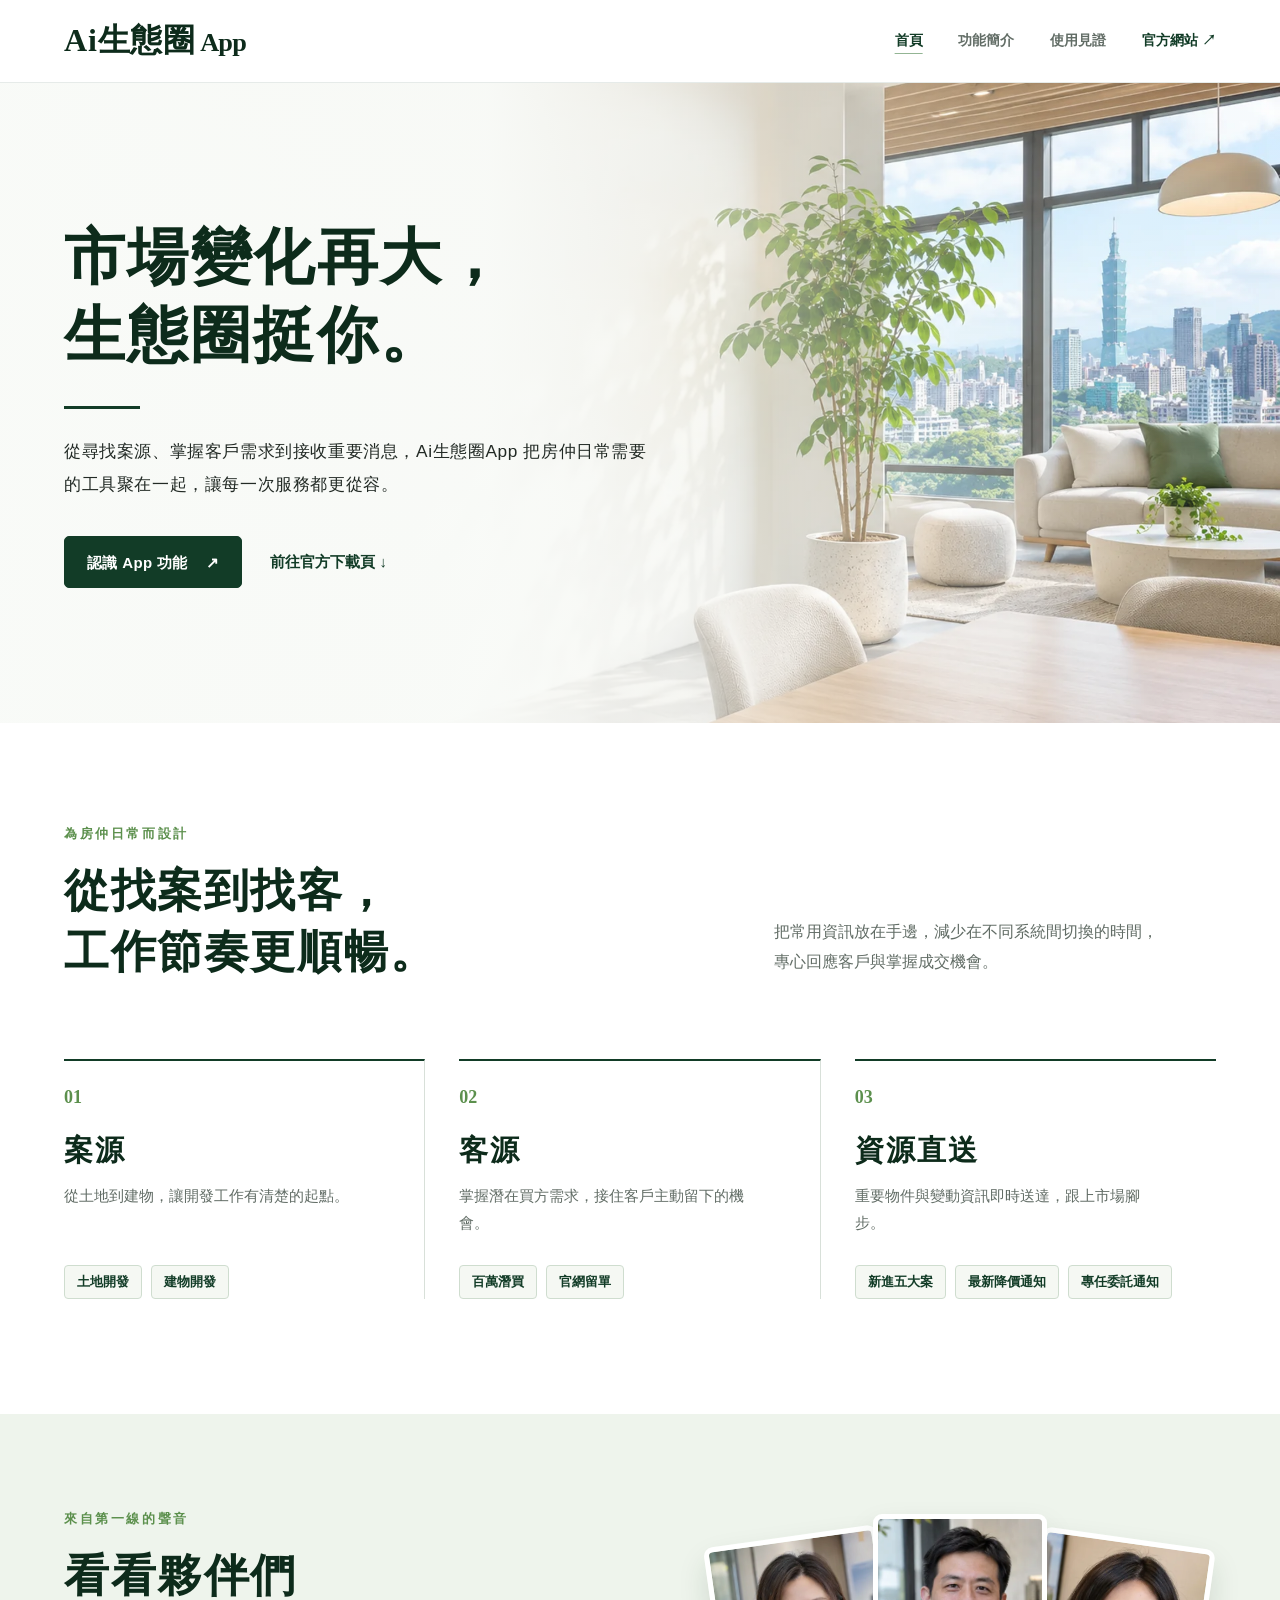
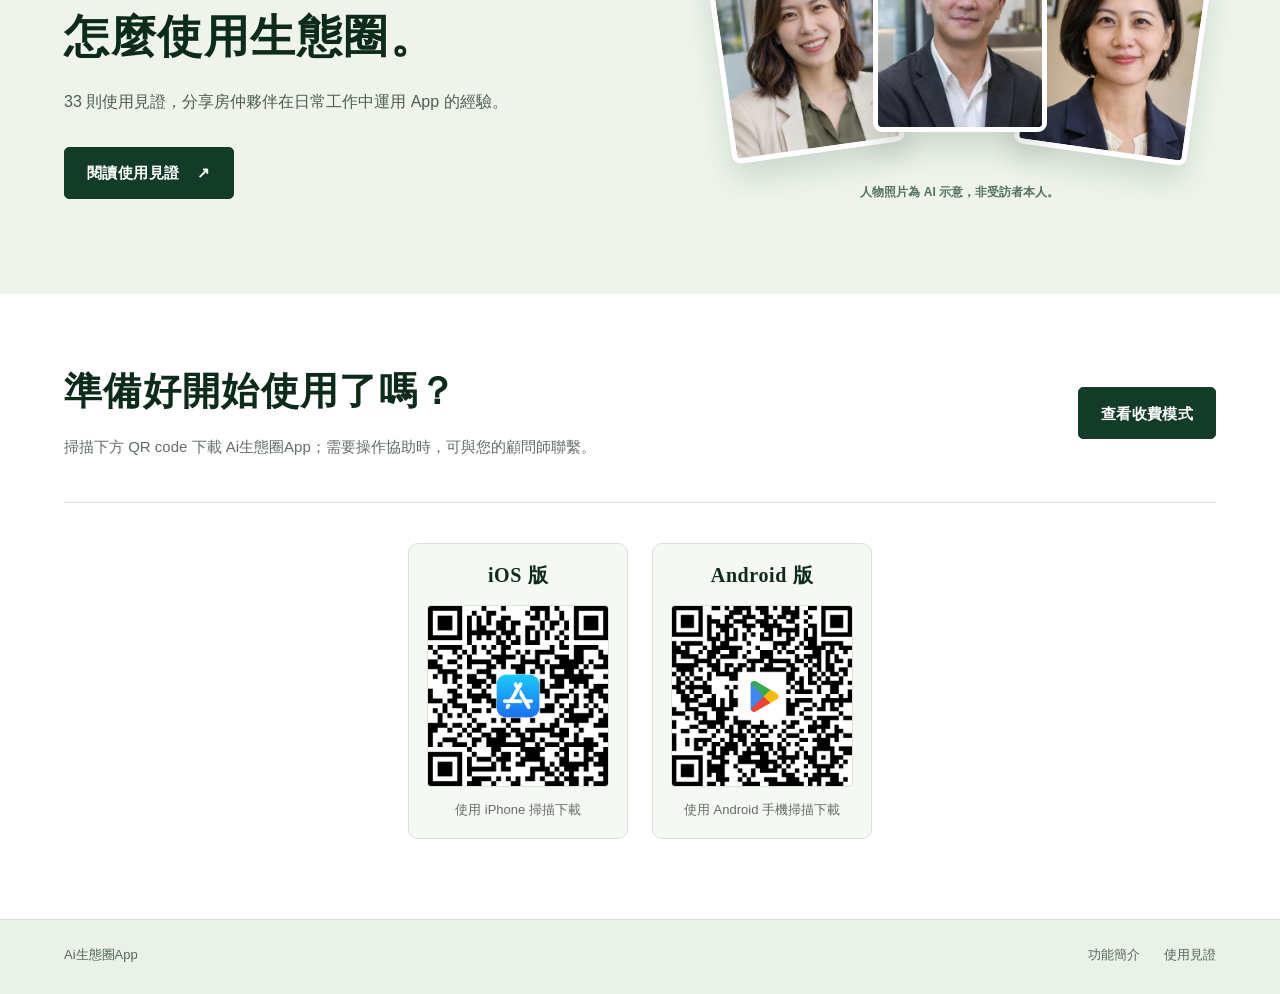
==== commit c86e4d84: "Add homepage download QR codes" ====
--- a/index.html
+++ b/index.html
@@ -31,7 +31,7 @@
           <p>從尋找案源、掌握客戶需求到接收重要消息，Ai生態圈App 把房仲日常需要的工具聚在一起，讓每一次服務都更從容。</p>
           <div class="home-hero-actions">
             <a class="button-primary" href="./features.html">認識 App 功能 <span aria-hidden="true">↗</span></a>
-            <a class="button-text" href="https://shengtaiquanappgongneng.webnode.page/">前往官方下載頁 <span aria-hidden="true">↗</span></a>
+            <a class="button-text" href="#download">前往官方下載頁 <span aria-hidden="true">↓</span></a>
           </div>
         </div>
       </div>
@@ -86,13 +86,27 @@
       </div>
     </section>
 
-    <section class="home-support-section" aria-labelledby="support-title">
-      <div class="section-inner home-support-inner">
-        <div>
-          <h2 id="support-title">準備好開始使用了嗎？</h2>
-          <p>下載方式與操作教學，請至官方網站查看；需要協助時，可與您的顧問師聯繫。</p>
+    <section id="download" class="home-support-section" aria-labelledby="support-title">
+      <div class="section-inner">
+        <div class="home-support-inner">
+          <div>
+            <h2 id="support-title">準備好開始使用了嗎？</h2>
+            <p>掃描下方 QR code 下載 Ai生態圈App；需要操作協助時，可與您的顧問師聯繫。</p>
+          </div>
+          <a class="button-primary" href="#">查看收費模式</a>
         </div>
-        <a class="button-primary" href="https://shengtaiquanappgongneng.webnode.page/">前往官方網站 <span aria-hidden="true">↗</span></a>
+        <div class="download-options" aria-label="下載 Ai生態圈App">
+          <div class="download-option">
+            <h3>iOS 版</h3>
+            <img src="./assets/download/ios-qr.png" alt="iOS 版下載 QR code" width="250" height="250" loading="lazy">
+            <p>使用 iPhone 掃描下載</p>
+          </div>
+          <div class="download-option">
+            <h3>Android 版</h3>
+            <img src="./assets/download/android-qr.png" alt="Android 版下載 QR code" width="250" height="250" loading="lazy">
+            <p>使用 Android 手機掃描下載</p>
+          </div>
+        </div>
       </div>
     </section>
   </main>
@@ -101,7 +115,7 @@
     <div class="footer-inner">
       <div class="footer-bottom home-footer-bottom">
         <span>Ai生態圈App</span>
-        <div><a href="./features.html">功能簡介</a><a href="./testimonials.html">使用見證</a><a href="https://shengtaiquanappgongneng.webnode.page/">原始官方網站 ↗</a></div>
+        <div><a href="./features.html">功能簡介</a><a href="./testimonials.html">使用見證</a></div>
       </div>
     </div>
   </footer>
--- a/styles.css
+++ b/styles.css
@@ -1,165 +1,172 @@
-:root {
-  --forest: #123c27;
-  --forest-deep: #0d2b1b;
-  --leaf: #5c904d;
-  --text: #222a25;
-  --muted: #626d66;
-  --line: #d8e0d9;
-  --surface: #ffffff;
-  --soft: #f5f8f3;
-  --shadow: 0 18px 48px rgba(24, 51, 32, .07);
-}
-
-* { box-sizing: border-box; }
-html { scroll-behavior: smooth; }
-body { margin: 0; background: var(--surface); color: var(--text); font-family: "Noto Sans TC", "Microsoft JhengHei", Arial, sans-serif; -webkit-font-smoothing: antialiased; }
-button, a { -webkit-tap-highlight-color: transparent; }
-a { color: inherit; }
-button:focus-visible, a:focus-visible { outline: 3px solid var(--leaf); outline-offset: 4px; }
-.skip-link { position: absolute; top: -60px; left: 18px; z-index: 20; padding: 10px 16px; background: var(--forest); color: white; }
-.skip-link:focus { top: 12px; }
-
-.site-header { position: relative; z-index: 2; border-bottom: 1px solid rgba(18, 60, 39, .1); background: #fff; }
-.header-inner { max-width: 1440px; margin: auto; min-height: 82px; padding: 0 clamp(24px, 5vw, 72px); display: flex; align-items: center; justify-content: space-between; gap: 24px; }
-.wordmark { color: var(--forest-deep); font-family: Georgia, "Noto Serif TC", serif; font-size: clamp(24px, 2.5vw, 32px); font-weight: 700; letter-spacing: .025em; text-decoration: none; white-space: nowrap; }
-.wordmark span { margin-left: .16em; font-size: .82em; letter-spacing: -.03em; }
-.header-link { color: var(--forest); font-size: 14px; font-weight: 600; letter-spacing: .03em; text-decoration: none; white-space: nowrap; }
-.header-link:hover, .footer-bottom a:hover { text-decoration: underline; text-underline-offset: 4px; }
-.site-nav { display: flex; align-items: center; flex-wrap: wrap; justify-content: flex-end; gap: clamp(18px, 2.8vw, 38px); }
-.site-nav a { color: var(--muted); font-size: 14px; font-weight: 600; text-decoration: none; white-space: nowrap; }
-.site-nav a:hover, .site-nav a[aria-current="page"] { color: var(--forest); }
-.site-nav a[aria-current="page"] { text-decoration: underline; text-decoration-color: #93b594; text-underline-offset: 8px; }
-.site-nav .nav-external { color: var(--forest); }
-
-.hero { min-height: clamp(390px, 35vw, 510px); background-color: #f7f9f6; background-image: linear-gradient(90deg, rgba(249, 251, 248, .99) 0%, rgba(249, 251, 248, .96) 38%, rgba(249, 251, 248, .38) 67%, rgba(249, 251, 248, .04) 100%), url('./assets/hero-office.webp'); background-repeat: no-repeat; background-size: cover; background-position: center right; }
-.hero-inner { max-width: 1440px; min-height: inherit; margin: auto; padding: 52px clamp(24px, 5vw, 72px); display: flex; align-items: center; }
-.hero-copy { max-width: 720px; }
-.hero h1 { margin: 0; color: var(--forest-deep); font-family: Georgia, "Noto Serif TC", "Microsoft JhengHei", serif; font-size: clamp(42px, 4.8vw, 72px); font-weight: 700; line-height: 1.27; letter-spacing: .035em; }
-.hero-rule { width: 76px; height: 3px; margin: 32px 0 26px; background: var(--forest); }
-.hero p { max-width: 550px; margin: 0; font-size: clamp(16px, 1.35vw, 19px); line-height: 1.9; letter-spacing: .035em; }
-.hero-anchor { display: inline-flex; align-items: center; gap: 16px; margin-top: 34px; color: var(--forest); font-size: 15px; font-weight: 700; text-decoration: none; }
-.hero-anchor span { font-size: 21px; transition: transform .2s; }
-.hero-anchor:hover span { transform: translateY(4px); }
-
-.testimonials-section { padding: clamp(72px, 7vw, 108px) 0 112px; }
-.section-inner { max-width: 1440px; margin: auto; padding: 0 clamp(24px, 5vw, 72px); }
-.section-heading { display: flex; align-items: center; justify-content: center; gap: clamp(22px, 4vw, 62px); }
-.heading-line { width: min(25vw, 270px); height: 1px; background: #abc3ad; }
-.section-heading h2 { margin: 0; color: var(--forest-deep); font-family: Georgia, "Noto Serif TC", "Microsoft JhengHei", serif; font-size: clamp(32px, 3.4vw, 50px); letter-spacing: .08em; white-space: nowrap; }
-.section-intro { margin: 18px 0 8px; color: var(--muted); font-size: 16px; text-align: center; line-height: 1.7; }
-.portrait-note { margin: 0 0 34px; color: var(--forest); font-size: 13px; font-weight: 600; text-align: center; }
-.filters { display: flex; flex-wrap: wrap; justify-content: center; gap: 10px; max-width: 1050px; margin: 0 auto 35px; }
-.filter-button { min-height: 42px; padding: 9px 18px; border: 1px solid #b7cabb; border-radius: 7px; background: white; color: var(--forest); font: inherit; font-size: 14px; font-weight: 600; cursor: pointer; transition: background .18s, color .18s, transform .18s; }
-.filter-button:hover { transform: translateY(-2px); background: var(--soft); }
-.filter-button[aria-pressed="true"] { border-color: var(--forest); background: var(--forest); color: white; }
-.result-count { margin: 0 0 18px; color: var(--muted); font-size: 13px; text-align: right; }
-.testimonial-grid { display: grid; grid-template-columns: repeat(3, minmax(0, 1fr)); gap: 20px; align-items: stretch; }
-.testimonial-card { display: grid; grid-template-columns: 112px minmax(0, 1fr); gap: 18px; min-height: 218px; padding: 20px; border: 1px solid var(--line); border-radius: 12px; background: #fff; box-shadow: 0 2px 7px rgba(18, 60, 39, .025); transition: box-shadow .2s, transform .2s; }
-.testimonial-card:hover { transform: translateY(-3px); box-shadow: var(--shadow); }
-.portrait { display: block; width: 112px; height: 136px; border-radius: 7px; object-fit: cover; object-position: center 26%; background: #dce5dd; }
-.card-body { min-width: 0; display: flex; flex-direction: column; }
-.card-feature { margin: 1px 0 12px; color: var(--forest); font-size: 16px; font-weight: 800; line-height: 1.4; }
-blockquote { margin: 0 0 18px; font-size: 14px; line-height: 1.77; overflow-wrap: anywhere; }
-.card-identity { display: flex; flex-wrap: wrap; justify-content: space-between; align-items: baseline; gap: 4px 10px; margin-top: auto; padding-top: 12px; border-top: 1px solid var(--line); color: #536159; font-size: 12px; line-height: 1.5; }
-.card-identity strong { color: var(--text); font-size: 13px; white-space: nowrap; }
-
-.site-footer { background: #eaf1e7; border-top: 1px solid #d4e1d1; }
-.footer-inner { max-width: 1440px; margin: auto; padding: 26px clamp(24px, 5vw, 72px) 30px; }
-.disclosure { margin: 0; color: var(--forest); font-size: 15px; font-weight: 700; text-align: center; }
-.footer-bottom { display: flex; justify-content: space-between; gap: 20px; margin-top: 26px; padding-top: 20px; border-top: 1px solid #c9d9c7; color: #526859; font-size: 13px; }
-.footer-bottom a { text-decoration: none; }
-
-.home-hero { min-height: clamp(560px, 50vw, 690px); }
-.home-hero .hero-copy { max-width: 690px; }
-.home-hero .hero-copy p { max-width: 590px; }
-.home-hero-actions { display: flex; align-items: center; flex-wrap: wrap; gap: 16px 28px; margin-top: 36px; }
-.button-primary { display: inline-flex; align-items: center; justify-content: center; gap: 18px; min-height: 52px; padding: 13px 22px; border: 1px solid var(--forest); border-radius: 5px; background: var(--forest); color: white; font: inherit; font-size: 15px; font-weight: 700; letter-spacing: .025em; line-height: 1.4; text-decoration: none; transition: background .2s, transform .2s; }
-.button-primary:hover { background: var(--forest-deep); transform: translateY(-2px); }
-.button-text { color: var(--forest); font-size: 15px; font-weight: 700; text-decoration: none; }
-.button-text:hover { text-decoration: underline; text-underline-offset: 5px; }
-.capabilities-section { padding: clamp(80px, 8vw, 124px) 0 clamp(88px, 9vw, 140px); }
-.home-section-heading { display: grid; grid-template-columns: minmax(0, 1.25fr) minmax(260px, .75fr); column-gap: 60px; align-items: end; max-width: 1100px; }
-.section-label { margin: 0 0 18px; color: var(--leaf); font-size: 13px; font-weight: 800; letter-spacing: .2em; }
-.home-section-heading .section-label { grid-column: 1 / -1; }
-.home-section-heading h2, .home-proof-copy h2, .home-support-inner h2 { margin: 0; color: var(--forest-deep); font-family: Georgia, "Noto Serif TC", "Microsoft JhengHei", serif; font-size: clamp(35px, 3.5vw, 52px); line-height: 1.35; letter-spacing: .035em; }
-.home-section-heading > p:last-child { margin: 0 0 5px; color: var(--muted); font-size: 16px; line-height: 1.9; }
-.capability-grid { display: grid; grid-template-columns: repeat(3, minmax(0, 1fr)); gap: 34px; margin-top: clamp(48px, 6vw, 80px); }
-.capability { min-width: 0; padding: 26px 26px 0 0; border-top: 2px solid var(--forest); }
-.capability:not(:last-child) { border-right: 1px solid var(--line); }
-.capability-number { color: var(--leaf); font-family: Georgia, serif; font-size: 18px; font-weight: 700; }
-.capability h3 { margin: 23px 0 11px; color: var(--forest-deep); font-family: Georgia, "Noto Serif TC", serif; font-size: 29px; letter-spacing: .07em; }
-.capability p { max-width: 300px; min-height: 62px; margin: 0 0 21px; color: var(--muted); font-size: 15px; line-height: 1.8; }
-.capability ul { display: flex; flex-wrap: wrap; gap: 9px; margin: 0; padding: 0; list-style: none; }
-.capability li { padding: 7px 12px; border: 1px solid #cfddcf; border-radius: 4px; color: var(--forest); background: var(--soft); font-size: 13px; font-weight: 700; }
-.home-proof-section { background: #eef4ec; }
-.home-proof-inner { display: grid; grid-template-columns: minmax(0, 1fr) minmax(0, .9fr); gap: 70px; align-items: center; min-height: 480px; padding-top: 76px; padding-bottom: 76px; }
-.home-proof-copy { max-width: 610px; }
-.home-proof-copy > p:not(.section-label) { margin: 20px 0 30px; color: #4b5d50; font-size: 16px; line-height: 1.85; }
-.home-proof-visual { align-self: center; }
-.proof-portraits { display: flex; align-items: center; justify-content: center; padding: 20px 0; }
-.proof-portraits img { width: 34%; max-width: 185px; height: auto; aspect-ratio: 4 / 5; border: 5px solid #fff; border-radius: 9px; object-fit: cover; object-position: center 25%; box-shadow: 0 16px 30px rgba(17, 54, 30, .15); }
-.proof-portraits img:first-child { transform: rotate(-8deg) translate(18px, 10px); }
-.proof-portraits img:nth-child(2) { position: relative; z-index: 1; transform: translateY(-14px); }
-.proof-portraits img:last-child { transform: rotate(8deg) translate(-18px, 12px); }
-.home-proof-visual p { margin: 18px 0 0; color: #52735b; font-size: 12px; font-weight: 600; text-align: center; }
-.home-support-section { padding: 72px 0 80px; }
-.home-support-inner { display: flex; align-items: center; justify-content: space-between; gap: 36px; }
-.home-support-inner h2 { font-size: clamp(30px, 3vw, 42px); }
-.home-support-inner p { max-width: 720px; margin: 15px 0 0; color: var(--muted); font-size: 15px; line-height: 1.8; }
-.home-support-inner .button-primary { flex: none; }
-.home-footer-bottom { margin: 0; padding: 0; border: 0; }
-.home-footer-bottom div { display: flex; flex-wrap: wrap; gap: 24px; }
-
-@media (max-width: 1190px) {
-  .testimonial-grid { grid-template-columns: repeat(2, minmax(0, 1fr)); }
-}
-@media (max-width: 760px) {
-  .header-inner { min-height: 68px; }
-  .header-link { font-size: 12px; }
-  .hero { min-height: 460px; background-image: linear-gradient(90deg, rgba(249, 251, 248, .98), rgba(249, 251, 248, .9)), url('./assets/hero-office.webp'); background-position: 55% center; }
-  .hero-inner { align-items: center; }
-  .hero h1 { font-size: clamp(38px, 8vw, 56px); }
-  .testimonial-grid { grid-template-columns: 1fr; }
-  .filters { justify-content: flex-start; }
-  .result-count { text-align: left; }
-  .home-hero { min-height: 510px; }
-  .home-section-heading { display: block; }
-  .home-section-heading > p:last-child { max-width: 570px; margin-top: 18px; }
-  .capability-grid { grid-template-columns: 1fr; gap: 30px; }
-  .capability { padding-right: 0; }
-  .capability:not(:last-child) { padding-bottom: 30px; border-right: 0; border-bottom: 1px solid var(--line); }
-  .capability p { min-height: 0; }
-  .home-proof-inner { grid-template-columns: 1fr; gap: 35px; }
-  .home-proof-visual { max-width: 540px; }
-  .home-support-inner { flex-direction: column; align-items: flex-start; }
-}
-@media (max-width: 480px) {
-  .wordmark { font-size: 21px; }
-  .header-link { max-width: 102px; white-space: normal; text-align: right; line-height: 1.4; }
-  .hero { min-height: 430px; }
-  .hero h1 { font-size: 39px; }
-  .hero p { font-size: 15px; }
-  .section-heading { gap: 16px; }
-  .heading-line { width: 18vw; }
-  .testimonial-card { grid-template-columns: 82px minmax(0, 1fr); gap: 13px; min-height: 190px; padding: 15px; }
-  .portrait { width: 82px; height: 104px; }
-  .card-feature { font-size: 15px; }
-  blockquote { font-size: 13px; }
-  .card-identity { font-size: 11px; }
-  .footer-bottom { flex-direction: column; }
-  .header-inner { flex-wrap: wrap; gap: 7px; padding-top: 14px; padding-bottom: 12px; }
-  .site-nav { justify-content: space-between; width: 100%; gap: 8px; }
-  .site-nav a { font-size: 12px; }
-  .home-hero { min-height: 520px; }
-  .home-hero .hero-copy { padding-top: 15px; }
-  .home-hero-actions { gap: 20px; }
-  .button-primary, .button-text { font-size: 14px; }
-  .capabilities-section { padding-top: 72px; padding-bottom: 80px; }
-  .home-section-heading h2, .home-proof-copy h2 { font-size: 34px; }
-  .home-proof-inner { padding-top: 70px; padding-bottom: 70px; }
-  .home-proof-visual p { font-size: 11px; }
-  .home-support-section { padding: 62px 0 70px; }
-}
-@media (prefers-reduced-motion: reduce) {
-  *, *::before, *::after { scroll-behavior: auto !important; transition: none !important; }
-}
+:root {
+  --forest: #123c27;
+  --forest-deep: #0d2b1b;
+  --leaf: #5c904d;
+  --text: #222a25;
+  --muted: #626d66;
+  --line: #d8e0d9;
+  --surface: #ffffff;
+  --soft: #f5f8f3;
+  --shadow: 0 18px 48px rgba(24, 51, 32, .07);
+}
+
+* { box-sizing: border-box; }
+html { scroll-behavior: smooth; }
+body { margin: 0; background: var(--surface); color: var(--text); font-family: "Noto Sans TC", "Microsoft JhengHei", Arial, sans-serif; -webkit-font-smoothing: antialiased; }
+button, a { -webkit-tap-highlight-color: transparent; }
+a { color: inherit; }
+button:focus-visible, a:focus-visible { outline: 3px solid var(--leaf); outline-offset: 4px; }
+.skip-link { position: absolute; top: -60px; left: 18px; z-index: 20; padding: 10px 16px; background: var(--forest); color: white; }
+.skip-link:focus { top: 12px; }
+
+.site-header { position: relative; z-index: 2; border-bottom: 1px solid rgba(18, 60, 39, .1); background: #fff; }
+.header-inner { max-width: 1440px; margin: auto; min-height: 82px; padding: 0 clamp(24px, 5vw, 72px); display: flex; align-items: center; justify-content: space-between; gap: 24px; }
+.wordmark { color: var(--forest-deep); font-family: Georgia, "Noto Serif TC", serif; font-size: clamp(24px, 2.5vw, 32px); font-weight: 700; letter-spacing: .025em; text-decoration: none; white-space: nowrap; }
+.wordmark span { margin-left: .16em; font-size: .82em; letter-spacing: -.03em; }
+.header-link { color: var(--forest); font-size: 14px; font-weight: 600; letter-spacing: .03em; text-decoration: none; white-space: nowrap; }
+.header-link:hover, .footer-bottom a:hover { text-decoration: underline; text-underline-offset: 4px; }
+.site-nav { display: flex; align-items: center; flex-wrap: wrap; justify-content: flex-end; gap: clamp(18px, 2.8vw, 38px); }
+.site-nav a { color: var(--muted); font-size: 14px; font-weight: 600; text-decoration: none; white-space: nowrap; }
+.site-nav a:hover, .site-nav a[aria-current="page"] { color: var(--forest); }
+.site-nav a[aria-current="page"] { text-decoration: underline; text-decoration-color: #93b594; text-underline-offset: 8px; }
+.site-nav .nav-external { color: var(--forest); }
+
+.hero { min-height: clamp(390px, 35vw, 510px); background-color: #f7f9f6; background-image: linear-gradient(90deg, rgba(249, 251, 248, .99) 0%, rgba(249, 251, 248, .96) 38%, rgba(249, 251, 248, .38) 67%, rgba(249, 251, 248, .04) 100%), url('./assets/hero-office.webp'); background-repeat: no-repeat; background-size: cover; background-position: center right; }
+.hero-inner { max-width: 1440px; min-height: inherit; margin: auto; padding: 52px clamp(24px, 5vw, 72px); display: flex; align-items: center; }
+.hero-copy { max-width: 720px; }
+.hero h1 { margin: 0; color: var(--forest-deep); font-family: Georgia, "Noto Serif TC", "Microsoft JhengHei", serif; font-size: clamp(42px, 4.8vw, 72px); font-weight: 700; line-height: 1.27; letter-spacing: .035em; }
+.hero-rule { width: 76px; height: 3px; margin: 32px 0 26px; background: var(--forest); }
+.hero p { max-width: 550px; margin: 0; font-size: clamp(16px, 1.35vw, 19px); line-height: 1.9; letter-spacing: .035em; }
+.hero-anchor { display: inline-flex; align-items: center; gap: 16px; margin-top: 34px; color: var(--forest); font-size: 15px; font-weight: 700; text-decoration: none; }
+.hero-anchor span { font-size: 21px; transition: transform .2s; }
+.hero-anchor:hover span { transform: translateY(4px); }
+
+.testimonials-section { padding: clamp(72px, 7vw, 108px) 0 112px; }
+.section-inner { max-width: 1440px; margin: auto; padding: 0 clamp(24px, 5vw, 72px); }
+.section-heading { display: flex; align-items: center; justify-content: center; gap: clamp(22px, 4vw, 62px); }
+.heading-line { width: min(25vw, 270px); height: 1px; background: #abc3ad; }
+.section-heading h2 { margin: 0; color: var(--forest-deep); font-family: Georgia, "Noto Serif TC", "Microsoft JhengHei", serif; font-size: clamp(32px, 3.4vw, 50px); letter-spacing: .08em; white-space: nowrap; }
+.section-intro { margin: 18px 0 8px; color: var(--muted); font-size: 16px; text-align: center; line-height: 1.7; }
+.portrait-note { margin: 0 0 34px; color: var(--forest); font-size: 13px; font-weight: 600; text-align: center; }
+.filters { display: flex; flex-wrap: wrap; justify-content: center; gap: 10px; max-width: 1050px; margin: 0 auto 35px; }
+.filter-button { min-height: 42px; padding: 9px 18px; border: 1px solid #b7cabb; border-radius: 7px; background: white; color: var(--forest); font: inherit; font-size: 14px; font-weight: 600; cursor: pointer; transition: background .18s, color .18s, transform .18s; }
+.filter-button:hover { transform: translateY(-2px); background: var(--soft); }
+.filter-button[aria-pressed="true"] { border-color: var(--forest); background: var(--forest); color: white; }
+.result-count { margin: 0 0 18px; color: var(--muted); font-size: 13px; text-align: right; }
+.testimonial-grid { display: grid; grid-template-columns: repeat(3, minmax(0, 1fr)); gap: 20px; align-items: stretch; }
+.testimonial-card { display: grid; grid-template-columns: 112px minmax(0, 1fr); gap: 18px; min-height: 218px; padding: 20px; border: 1px solid var(--line); border-radius: 12px; background: #fff; box-shadow: 0 2px 7px rgba(18, 60, 39, .025); transition: box-shadow .2s, transform .2s; }
+.testimonial-card:hover { transform: translateY(-3px); box-shadow: var(--shadow); }
+.portrait { display: block; width: 112px; height: 136px; border-radius: 7px; object-fit: cover; object-position: center 26%; background: #dce5dd; }
+.card-body { min-width: 0; display: flex; flex-direction: column; }
+.card-feature { margin: 1px 0 12px; color: var(--forest); font-size: 16px; font-weight: 800; line-height: 1.4; }
+blockquote { margin: 0 0 18px; font-size: 14px; line-height: 1.77; overflow-wrap: anywhere; }
+.card-identity { display: flex; flex-wrap: wrap; justify-content: space-between; align-items: baseline; gap: 4px 10px; margin-top: auto; padding-top: 12px; border-top: 1px solid var(--line); color: #536159; font-size: 12px; line-height: 1.5; }
+.card-identity strong { color: var(--text); font-size: 13px; white-space: nowrap; }
+
+.site-footer { background: #eaf1e7; border-top: 1px solid #d4e1d1; }
+.footer-inner { max-width: 1440px; margin: auto; padding: 26px clamp(24px, 5vw, 72px) 30px; }
+.disclosure { margin: 0; color: var(--forest); font-size: 15px; font-weight: 700; text-align: center; }
+.footer-bottom { display: flex; justify-content: space-between; gap: 20px; margin-top: 26px; padding-top: 20px; border-top: 1px solid #c9d9c7; color: #526859; font-size: 13px; }
+.footer-bottom a { text-decoration: none; }
+
+.home-hero { min-height: clamp(560px, 50vw, 690px); }
+.home-hero .hero-copy { max-width: 690px; }
+.home-hero .hero-copy p { max-width: 590px; }
+.home-hero-actions { display: flex; align-items: center; flex-wrap: wrap; gap: 16px 28px; margin-top: 36px; }
+.button-primary { display: inline-flex; align-items: center; justify-content: center; gap: 18px; min-height: 52px; padding: 13px 22px; border: 1px solid var(--forest); border-radius: 5px; background: var(--forest); color: white; font: inherit; font-size: 15px; font-weight: 700; letter-spacing: .025em; line-height: 1.4; text-decoration: none; transition: background .2s, transform .2s; }
+.button-primary:hover { background: var(--forest-deep); transform: translateY(-2px); }
+.button-text { color: var(--forest); font-size: 15px; font-weight: 700; text-decoration: none; }
+.button-text:hover { text-decoration: underline; text-underline-offset: 5px; }
+.capabilities-section { padding: clamp(80px, 8vw, 124px) 0 clamp(88px, 9vw, 140px); }
+.home-section-heading { display: grid; grid-template-columns: minmax(0, 1.25fr) minmax(260px, .75fr); column-gap: 60px; align-items: end; max-width: 1100px; }
+.section-label { margin: 0 0 18px; color: var(--leaf); font-size: 13px; font-weight: 800; letter-spacing: .2em; }
+.home-section-heading .section-label { grid-column: 1 / -1; }
+.home-section-heading h2, .home-proof-copy h2, .home-support-inner h2 { margin: 0; color: var(--forest-deep); font-family: Georgia, "Noto Serif TC", "Microsoft JhengHei", serif; font-size: clamp(35px, 3.5vw, 52px); line-height: 1.35; letter-spacing: .035em; }
+.home-section-heading > p:last-child { margin: 0 0 5px; color: var(--muted); font-size: 16px; line-height: 1.9; }
+.capability-grid { display: grid; grid-template-columns: repeat(3, minmax(0, 1fr)); gap: 34px; margin-top: clamp(48px, 6vw, 80px); }
+.capability { min-width: 0; padding: 26px 26px 0 0; border-top: 2px solid var(--forest); }
+.capability:not(:last-child) { border-right: 1px solid var(--line); }
+.capability-number { color: var(--leaf); font-family: Georgia, serif; font-size: 18px; font-weight: 700; }
+.capability h3 { margin: 23px 0 11px; color: var(--forest-deep); font-family: Georgia, "Noto Serif TC", serif; font-size: 29px; letter-spacing: .07em; }
+.capability p { max-width: 300px; min-height: 62px; margin: 0 0 21px; color: var(--muted); font-size: 15px; line-height: 1.8; }
+.capability ul { display: flex; flex-wrap: wrap; gap: 9px; margin: 0; padding: 0; list-style: none; }
+.capability li { padding: 7px 12px; border: 1px solid #cfddcf; border-radius: 4px; color: var(--forest); background: var(--soft); font-size: 13px; font-weight: 700; }
+.home-proof-section { background: #eef4ec; }
+.home-proof-inner { display: grid; grid-template-columns: minmax(0, 1fr) minmax(0, .9fr); gap: 70px; align-items: center; min-height: 480px; padding-top: 76px; padding-bottom: 76px; }
+.home-proof-copy { max-width: 610px; }
+.home-proof-copy > p:not(.section-label) { margin: 20px 0 30px; color: #4b5d50; font-size: 16px; line-height: 1.85; }
+.home-proof-visual { align-self: center; }
+.proof-portraits { display: flex; align-items: center; justify-content: center; padding: 20px 0; }
+.proof-portraits img { width: 34%; max-width: 185px; height: auto; aspect-ratio: 4 / 5; border: 5px solid #fff; border-radius: 9px; object-fit: cover; object-position: center 25%; box-shadow: 0 16px 30px rgba(17, 54, 30, .15); }
+.proof-portraits img:first-child { transform: rotate(-8deg) translate(18px, 10px); }
+.proof-portraits img:nth-child(2) { position: relative; z-index: 1; transform: translateY(-14px); }
+.proof-portraits img:last-child { transform: rotate(8deg) translate(-18px, 12px); }
+.home-proof-visual p { margin: 18px 0 0; color: #52735b; font-size: 12px; font-weight: 600; text-align: center; }
+.home-support-section { padding: 72px 0 80px; }
+.home-support-inner { display: flex; align-items: center; justify-content: space-between; gap: 36px; }
+.home-support-inner h2 { font-size: clamp(30px, 3vw, 42px); }
+.home-support-inner p { max-width: 720px; margin: 15px 0 0; color: var(--muted); font-size: 15px; line-height: 1.8; }
+.home-support-inner .button-primary { flex: none; }
+.home-support-section { scroll-margin-top: 24px; }
+.download-options { display: grid; grid-template-columns: repeat(2, minmax(0, 220px)); justify-content: center; gap: 24px; margin-top: 42px; padding-top: 40px; border-top: 1px solid var(--line); }
+.download-option { padding: 18px; border: 1px solid var(--line); border-radius: 10px; background: var(--soft); text-align: center; }
+.download-option h3 { margin: 0 0 16px; color: var(--forest-deep); font-family: Georgia, "Noto Serif TC", serif; font-size: 20px; letter-spacing: .03em; }
+.download-option img { display: block; width: 100%; height: auto; aspect-ratio: 1; border: 1px solid #d9e1d8; border-radius: 4px; background: #fff; }
+.download-option p { margin: 13px 0 0; color: var(--muted); font-size: 13px; line-height: 1.5; }
+.home-footer-bottom { margin: 0; padding: 0; border: 0; }
+.home-footer-bottom div { display: flex; flex-wrap: wrap; gap: 24px; }
+
+@media (max-width: 1190px) {
+  .testimonial-grid { grid-template-columns: repeat(2, minmax(0, 1fr)); }
+}
+@media (max-width: 760px) {
+  .header-inner { min-height: 68px; }
+  .header-link { font-size: 12px; }
+  .hero { min-height: 460px; background-image: linear-gradient(90deg, rgba(249, 251, 248, .98), rgba(249, 251, 248, .9)), url('./assets/hero-office.webp'); background-position: 55% center; }
+  .hero-inner { align-items: center; }
+  .hero h1 { font-size: clamp(38px, 8vw, 56px); }
+  .testimonial-grid { grid-template-columns: 1fr; }
+  .filters { justify-content: flex-start; }
+  .result-count { text-align: left; }
+  .home-hero { min-height: 510px; }
+  .home-section-heading { display: block; }
+  .home-section-heading > p:last-child { max-width: 570px; margin-top: 18px; }
+  .capability-grid { grid-template-columns: 1fr; gap: 30px; }
+  .capability { padding-right: 0; }
+  .capability:not(:last-child) { padding-bottom: 30px; border-right: 0; border-bottom: 1px solid var(--line); }
+  .capability p { min-height: 0; }
+  .home-proof-inner { grid-template-columns: 1fr; gap: 35px; }
+  .home-proof-visual { max-width: 540px; }
+  .home-support-inner { flex-direction: column; align-items: flex-start; }
+}
+@media (max-width: 480px) {
+  .wordmark { font-size: 21px; }
+  .header-link { max-width: 102px; white-space: normal; text-align: right; line-height: 1.4; }
+  .hero { min-height: 430px; }
+  .hero h1 { font-size: 39px; }
+  .hero p { font-size: 15px; }
+  .section-heading { gap: 16px; }
+  .heading-line { width: 18vw; }
+  .testimonial-card { grid-template-columns: 82px minmax(0, 1fr); gap: 13px; min-height: 190px; padding: 15px; }
+  .portrait { width: 82px; height: 104px; }
+  .card-feature { font-size: 15px; }
+  blockquote { font-size: 13px; }
+  .card-identity { font-size: 11px; }
+  .footer-bottom { flex-direction: column; }
+  .header-inner { flex-wrap: wrap; gap: 7px; padding-top: 14px; padding-bottom: 12px; }
+  .site-nav { justify-content: space-between; width: 100%; gap: 8px; }
+  .site-nav a { font-size: 12px; }
+  .home-hero { min-height: 520px; }
+  .home-hero .hero-copy { padding-top: 15px; }
+  .home-hero-actions { gap: 20px; }
+  .button-primary, .button-text { font-size: 14px; }
+  .capabilities-section { padding-top: 72px; padding-bottom: 80px; }
+  .home-section-heading h2, .home-proof-copy h2 { font-size: 34px; }
+  .home-proof-inner { padding-top: 70px; padding-bottom: 70px; }
+  .home-proof-visual p { font-size: 11px; }
+  .home-support-section { padding: 62px 0 70px; }
+  .download-options { grid-template-columns: minmax(0, 220px); gap: 18px; margin-top: 34px; padding-top: 34px; }
+}
+@media (prefers-reduced-motion: reduce) {
+  *, *::before, *::after { scroll-behavior: auto !important; transition: none !important; }
+}
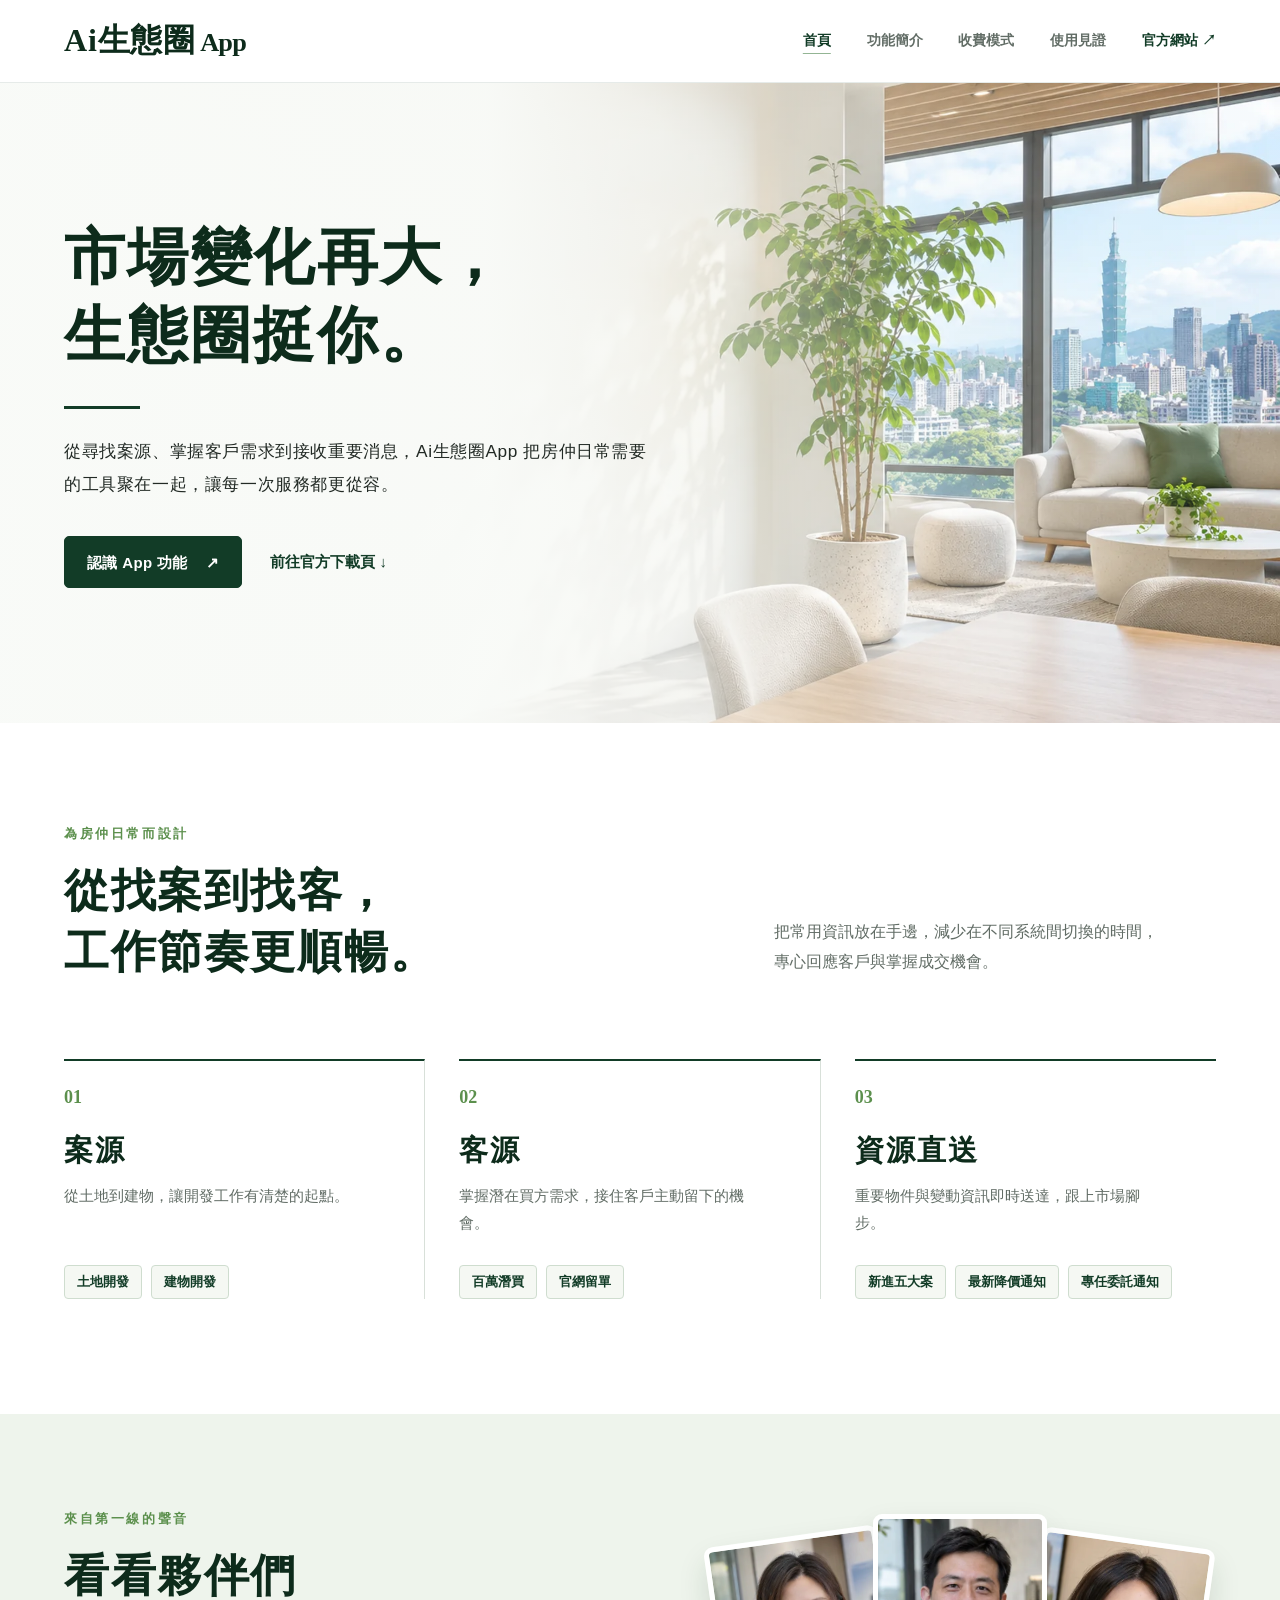
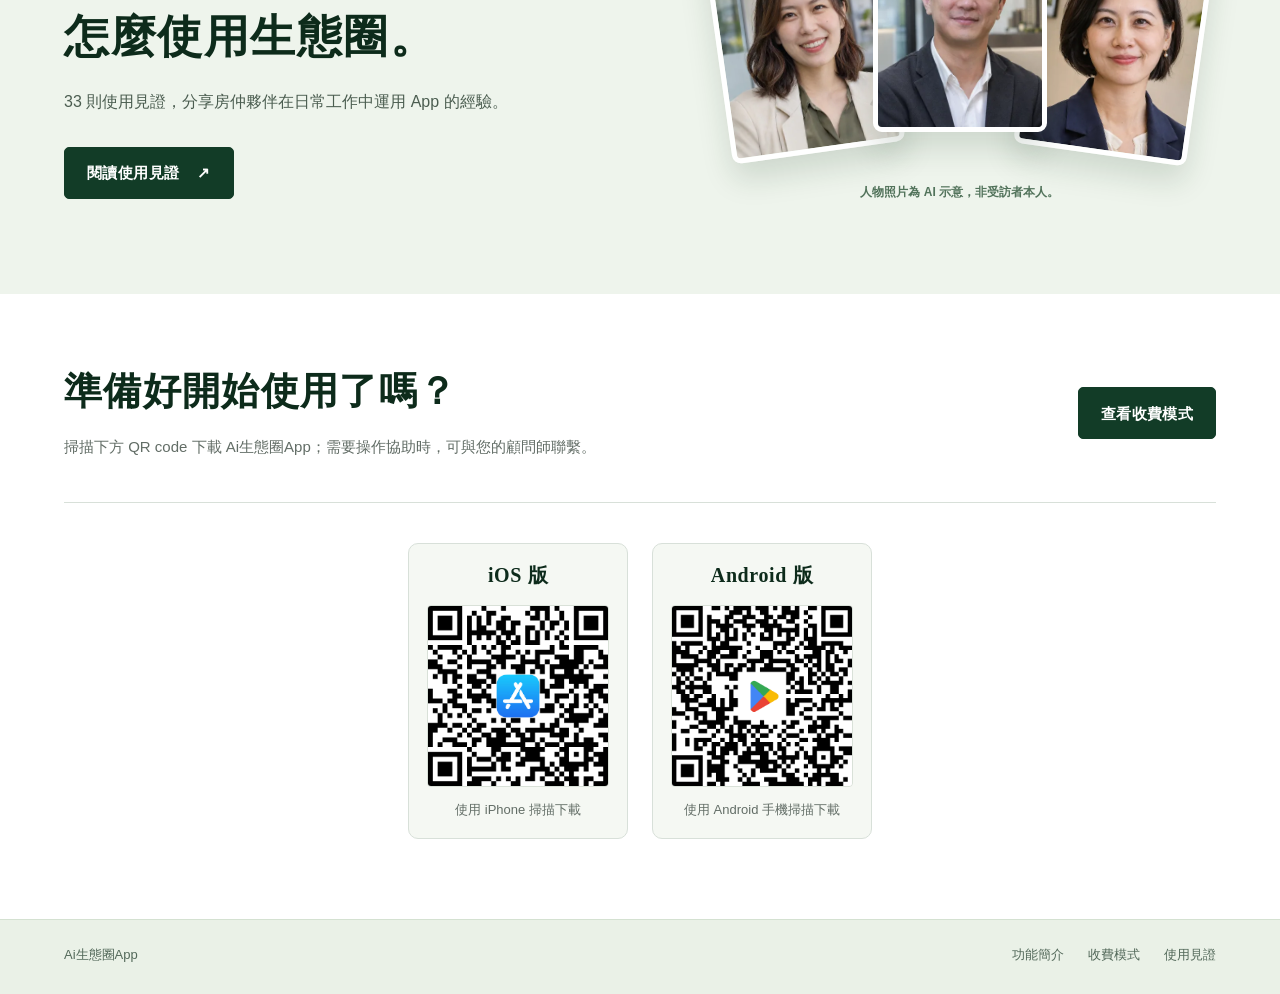
==== commit 16c937c1: "Add pricing page" ====
--- a/index.html
+++ b/index.html
@@ -16,6 +16,7 @@
       <nav class="site-nav" aria-label="主要導覽">
         <a href="./" aria-current="page">首頁</a>
         <a href="./features.html">功能簡介</a>
+        <a href="./pricing.html">收費模式</a>
         <a href="./testimonials.html">使用見證</a>
         <a class="nav-external" href="https://shengtaiquanappgongneng.webnode.page/">官方網站 <span aria-hidden="true">↗</span></a>
       </nav>
@@ -93,7 +94,7 @@
             <h2 id="support-title">準備好開始使用了嗎？</h2>
             <p>掃描下方 QR code 下載 Ai生態圈App；需要操作協助時，可與您的顧問師聯繫。</p>
           </div>
-          <a class="button-primary" href="#">查看收費模式</a>
+          <a class="button-primary" href="./pricing.html">查看收費模式</a>
         </div>
         <div class="download-options" aria-label="下載 Ai生態圈App">
           <div class="download-option">
@@ -115,7 +116,7 @@
     <div class="footer-inner">
       <div class="footer-bottom home-footer-bottom">
         <span>Ai生態圈App</span>
-        <div><a href="./features.html">功能簡介</a><a href="./testimonials.html">使用見證</a></div>
+        <div><a href="./features.html">功能簡介</a><a href="./pricing.html">收費模式</a><a href="./testimonials.html">使用見證</a></div>
       </div>
     </div>
   </footer>
